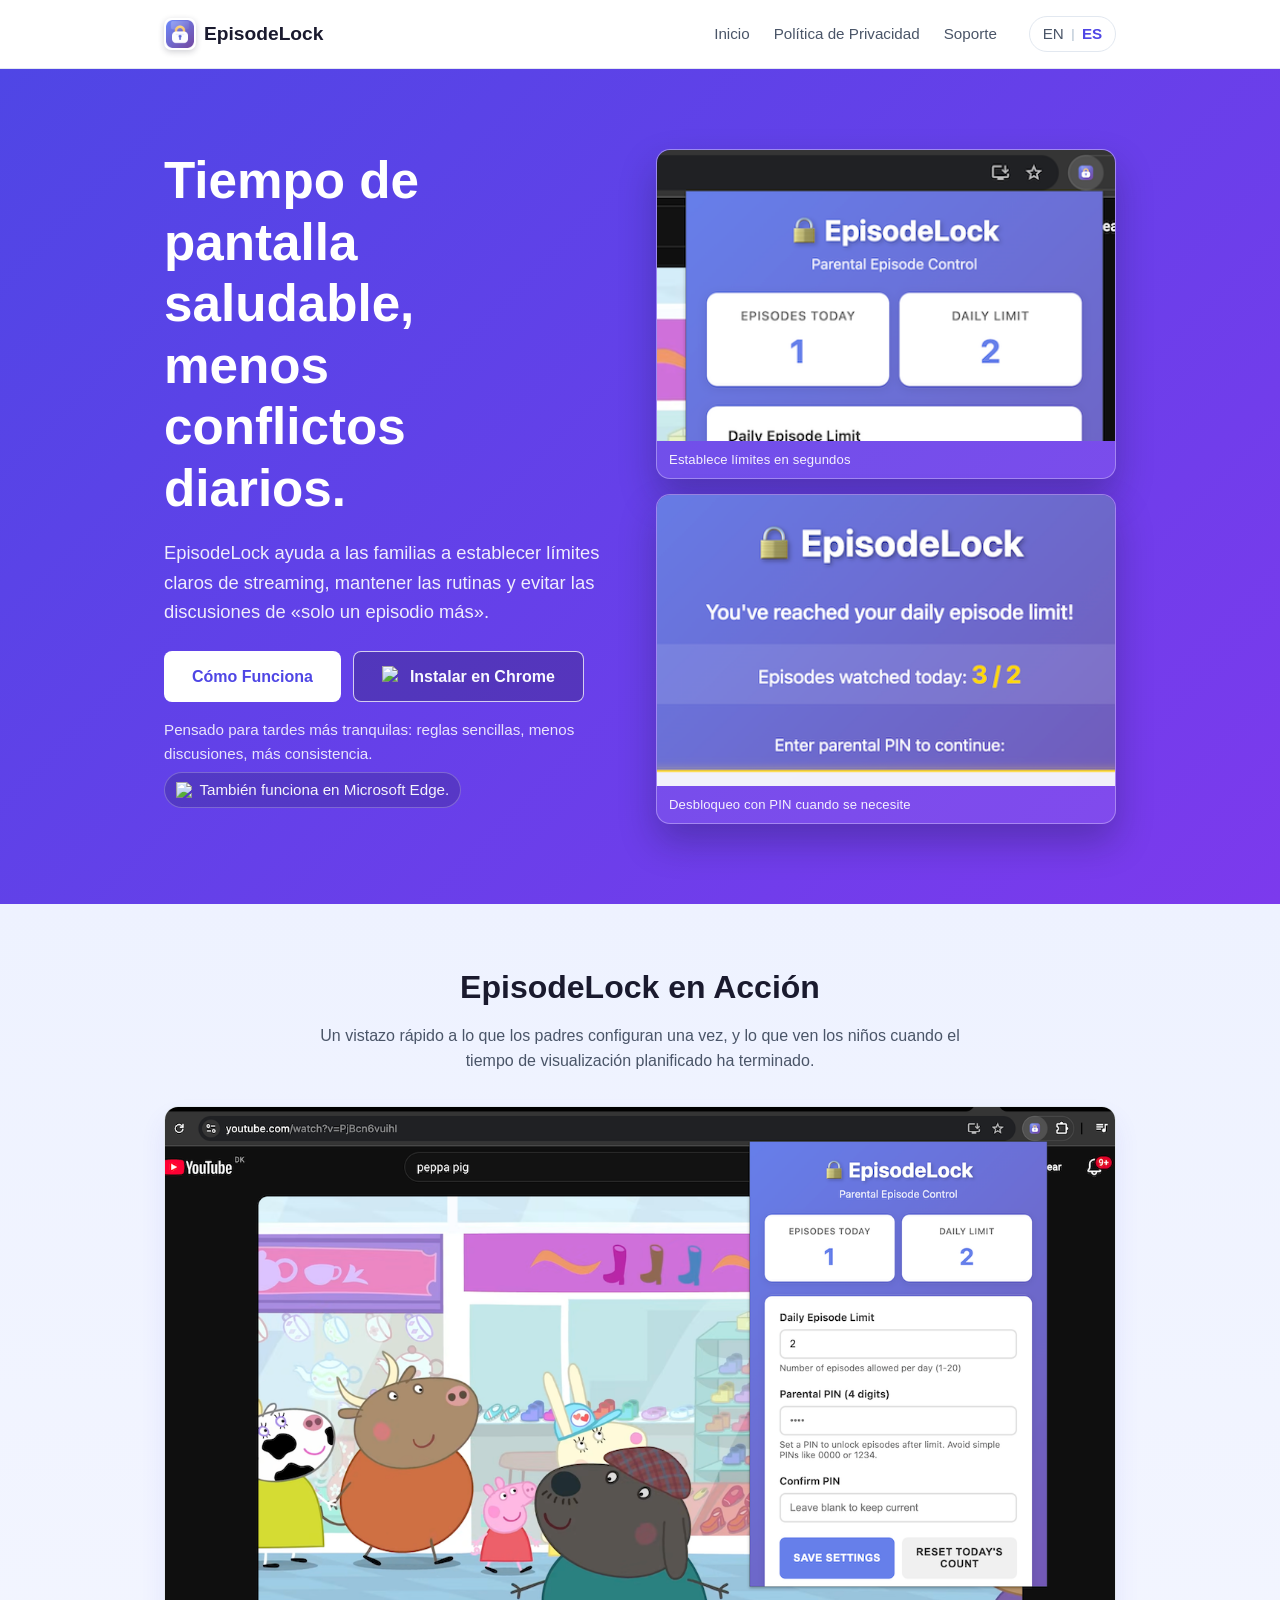
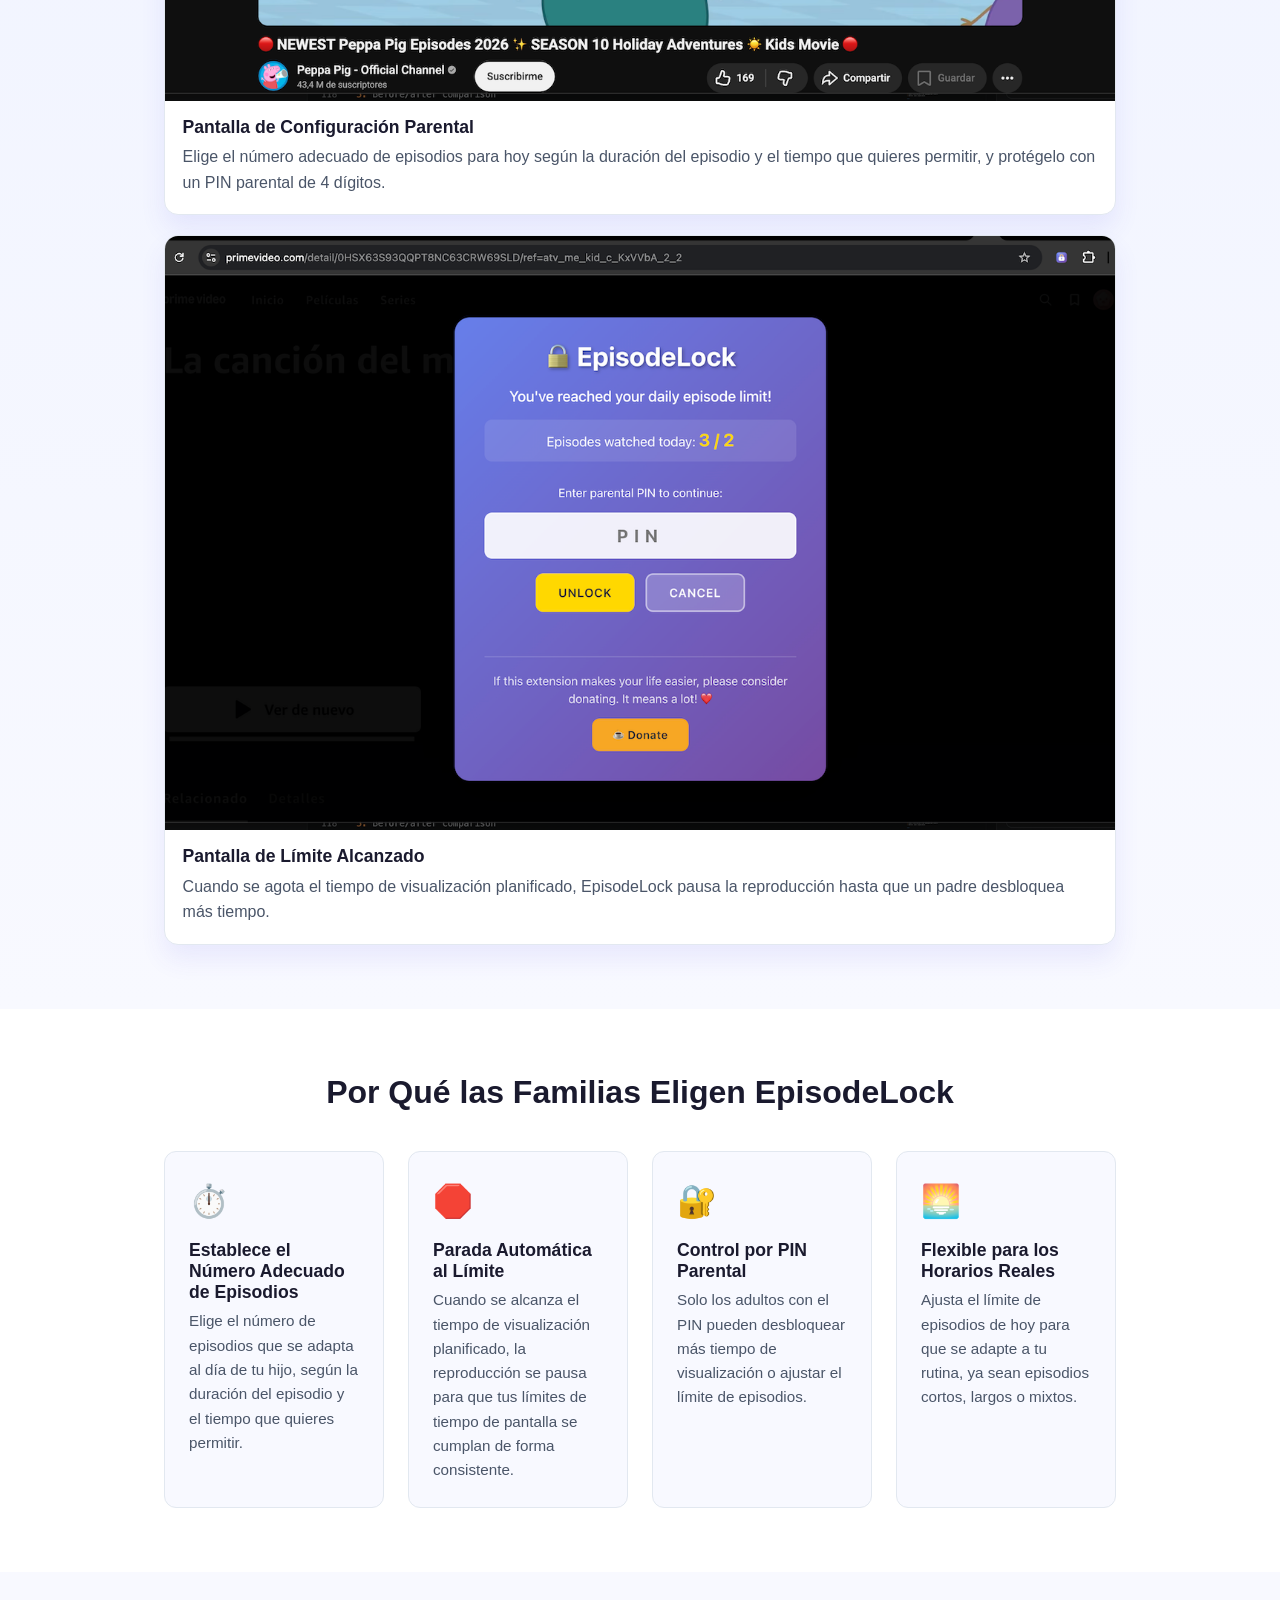
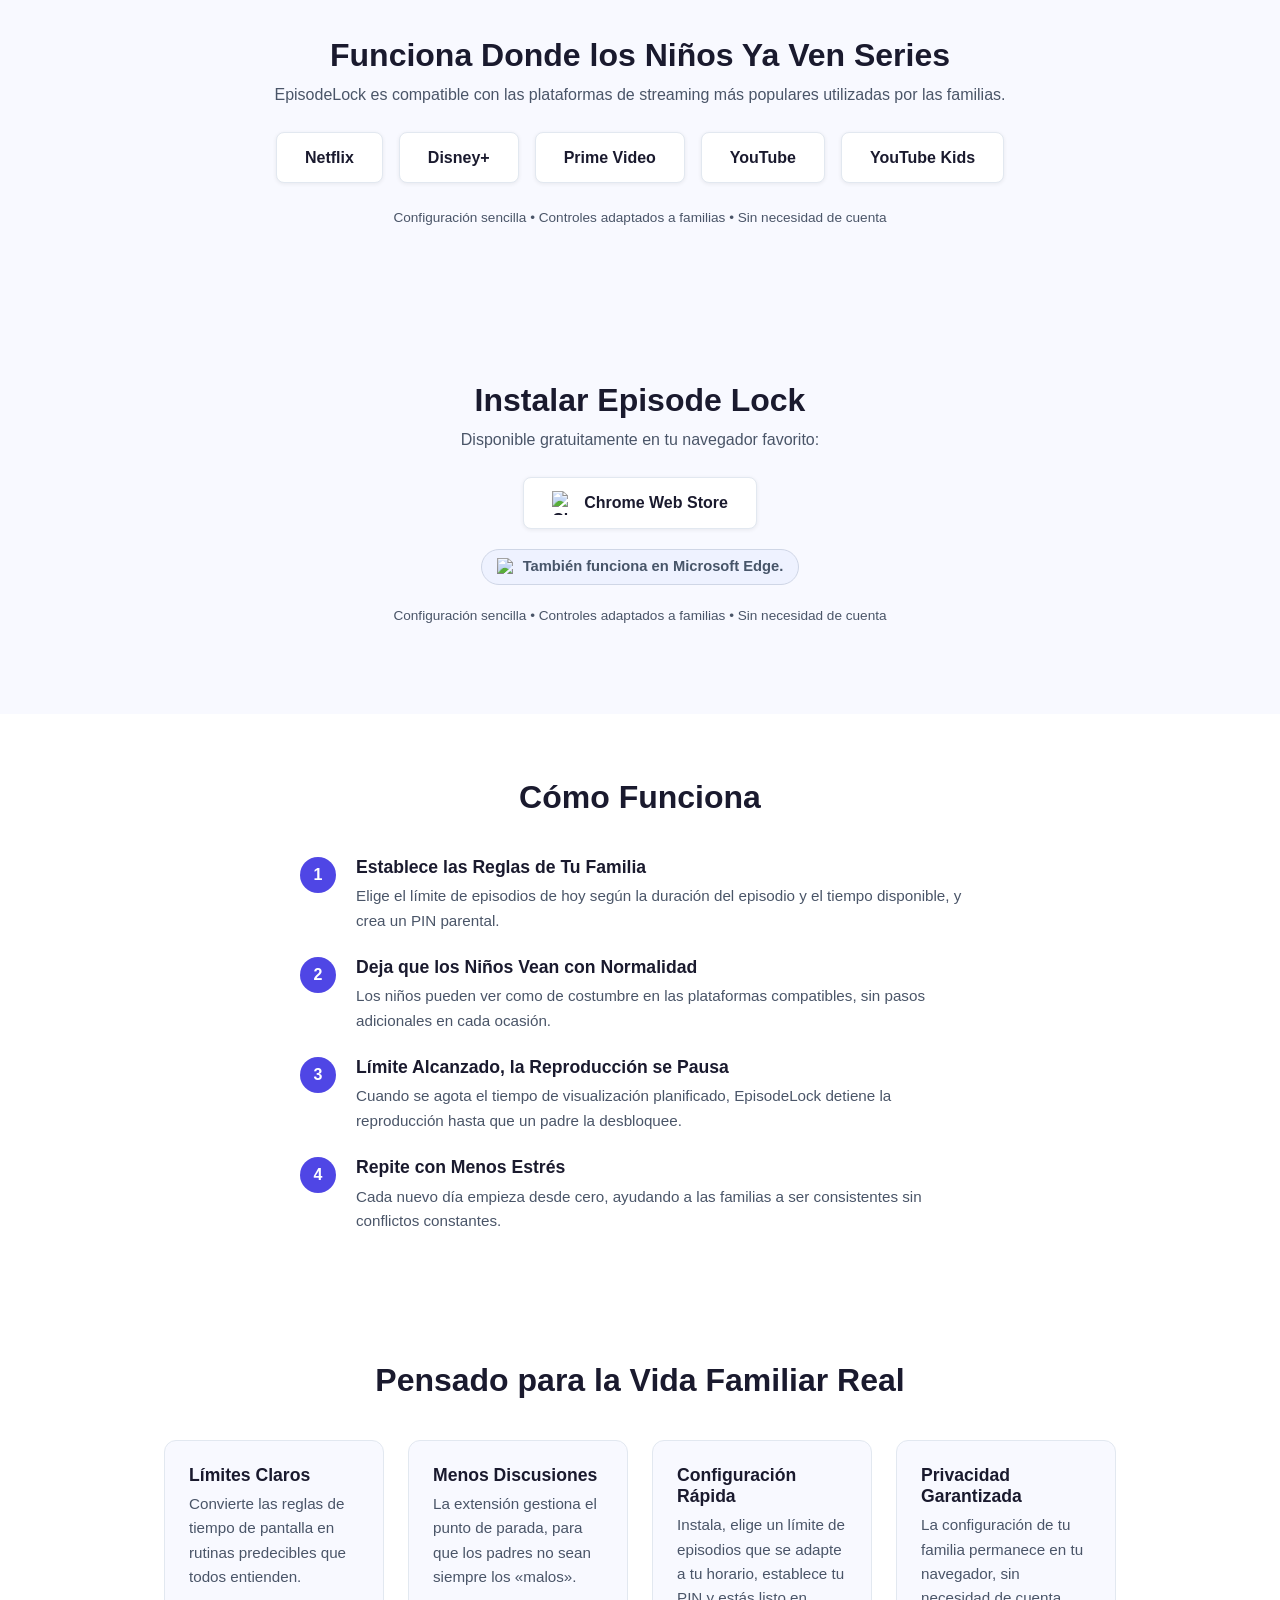
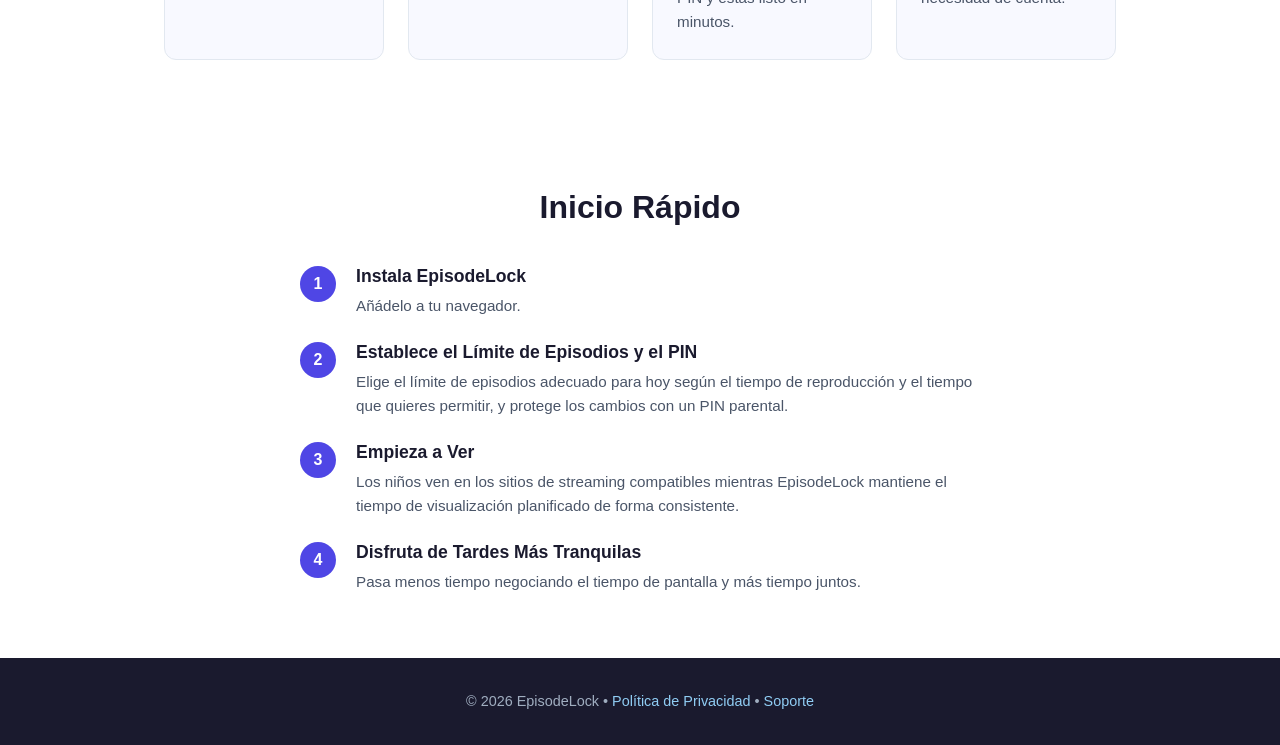
==== es/index.html @ 313ace05 "fix: use absolute URLs for og:image and twitter:image meta tags Agent-Logs-Url: https://github.com/j" ====
<!DOCTYPE html>
<html lang="es">
<head>
  <meta charset="UTF-8" />
  <meta name="viewport" content="width=device-width, initial-scale=1.0" />
  <title>EpisodeLock - Extensión para el Navegador</title>
  <meta name="description" content="EpisodeLock ayuda a las familias a elegir el número adecuado de episodios según su duración y el tiempo de pantalla disponible, con controles sencillos protegidos por PIN." />
  <meta property="og:title" content="EpisodeLock - Extensión para el Navegador" />
  <meta property="og:description" content="Establece el límite de episodios adecuado para hoy según el tiempo de reproducción y el tiempo disponible, con controles protegidos por PIN que reducen los conflictos por el tiempo de pantalla." />
  <meta property="og:image" content="https://jorsang1.github.io/episode-lock-info/images/episodelock-1400x280.png" />
  <meta property="og:type" content="website" />
  <meta name="twitter:card" content="summary_large_image" />
  <meta name="twitter:title" content="EpisodeLock - Extensión para el Navegador" />
  <meta name="twitter:description" content="Tiempo de pantalla saludable, menos conflictos diarios." />
  <meta name="twitter:image" content="https://jorsang1.github.io/episode-lock-info/images/episodelock-1400x280.png" />
  <link rel="alternate" hreflang="en" href="https://jorsang1.github.io/episode-lock-info/index.html" />
  <link rel="alternate" hreflang="es-ES" href="https://jorsang1.github.io/episode-lock-info/es/index.html" />
  <link rel="alternate" hreflang="x-default" href="https://jorsang1.github.io/episode-lock-info/index.html" />
  <link rel="canonical" href="https://jorsang1.github.io/episode-lock-info/es/index.html" />
  <link rel="icon" type="image/png" sizes="16x16" href="../icons/icon16.png" />
  <link rel="icon" type="image/png" sizes="48x48" href="../icons/icon48.png" />
  <link rel="apple-touch-icon" sizes="128x128" href="../icons/icon128.png" />
  <link rel="stylesheet" href="../style.css" />
</head>
<body>
  <header class="site-header">
    <div class="container">
      <div class="logo">
        <img class="logo-icon-image" src="../icons/icon48.png" width="32" height="32" alt="Logotipo de EpisodeLock" />
        <span class="logo-text">EpisodeLock</span>
      </div>
      <nav>
        <a href="index.html">Inicio</a>
        <a href="privacy.html">Política de Privacidad</a>
        <a href="support.html">Soporte</a>
        <div class="locale-switcher" aria-label="Selector de idioma">
          <a href="../index.html" class="locale-link" hreflang="en">EN</a>
          <span class="locale-sep" aria-hidden="true">|</span>
          <a href="index.html" class="locale-link active" hreflang="es-ES" aria-current="true">ES</a>
        </div>
      </nav>
    </div>
  </header>

  <main>
    <section class="hero">
      <div class="container">
        <div class="hero-grid">
          <div class="hero-copy">
            <h1>Tiempo de pantalla saludable,<br />menos conflictos diarios.</h1>
            <p class="hero-subtitle">
              EpisodeLock ayuda a las familias a establecer límites claros de streaming, mantener
              las rutinas y evitar las discusiones de «solo un episodio más».
            </p>
            <div class="hero-actions">
              <a href="#como-funciona" class="btn btn-primary">Cómo Funciona</a>
              <a href="https://chromewebstore.google.com/detail/episodelock/emfifgaajiljdgepebdibnikncleecpb" class="btn btn-ghost" target="_blank" rel="noopener noreferrer"><img src="https://upload.wikimedia.org/wikipedia/commons/a/a5/Google_Chrome_icon_%28September_2014%29.svg" alt="Chrome" width="20" height="20" /> Instalar en Chrome</a>
            </div>
            <p class="hero-note hero-note-main">Pensado para tardes más tranquilas: reglas sencillas, menos discusiones, más consistencia.</p>
            <p class="hero-note hero-note-support"><img class="hero-note-icon" src="https://upload.wikimedia.org/wikipedia/commons/9/98/Microsoft_Edge_logo_%282019%29.svg" alt="Edge" width="16" height="16" /> También funciona en Microsoft Edge.</p>
          </div>
          <div class="hero-media" aria-label="Vistas previas de la interfaz de EpisodeLock">
            <figure class="hero-shot hero-shot-settings">
              <img src="../images/episodelock-440x280%20-%201.png" alt="Panel de configuración de EpisodeLock con el límite de episodios según el tiempo de reproducción y controles con PIN parental" width="440" height="280" />
              <figcaption>Establece límites en segundos</figcaption>
            </figure>
            <figure class="hero-shot hero-shot-limit">
              <img src="../images/episodelock-440x280%20-%202.png" alt="Modal de EpisodeLock con el límite alcanzado solicitando el PIN parental" width="440" height="280" />
              <figcaption>Desbloqueo con PIN cuando se necesite</figcaption>
            </figure>
          </div>
        </div>
      </div>
    </section>

    <section class="showcase" id="en-accion">
      <div class="container">
        <h2>EpisodeLock en Acción</h2>
        <p class="showcase-subtitle">Un vistazo rápido a lo que los padres configuran una vez, y lo que ven los niños cuando el tiempo de visualización planificado ha terminado.</p>
        <div class="showcase-grid">
          <article class="showcase-card">
            <img src="../images/episodelock-1280x800%20-%201%20-%20options.png" alt="Panel de opciones de EpisodeLock sobre una página de streaming" loading="lazy" width="1280" height="800" />
            <div class="showcase-copy">
              <h3>Pantalla de Configuración Parental</h3>
              <p>Elige el número adecuado de episodios para hoy según la duración del episodio y el tiempo que quieres permitir, y protégelo con un PIN parental de 4 dígitos.</p>
            </div>
          </article>
          <article class="showcase-card">
            <img src="../images/episodelock-1280x800%20-%202%20-%20limit%20reach.png" alt="Modal de EpisodeLock indicando que el niño ha visto más episodios de los permitidos" loading="lazy" width="1280" height="800" />
            <div class="showcase-copy">
              <h3>Pantalla de Límite Alcanzado</h3>
              <p>Cuando se agota el tiempo de visualización planificado, EpisodeLock pausa la reproducción hasta que un padre desbloquea más tiempo.</p>
            </div>
          </article>
        </div>
      </div>
    </section>

    <section class="features" id="caracteristicas">
      <div class="container">
        <h2>Por Qué las Familias Eligen EpisodeLock</h2>
        <div class="feature-grid">
          <div class="feature-card">
            <div class="feature-icon">⏱️</div>
            <h3>Establece el Número Adecuado de Episodios</h3>
            <p>Elige el número de episodios que se adapta al día de tu hijo, según la duración del episodio y el tiempo que quieres permitir.</p>
          </div>
          <div class="feature-card">
            <div class="feature-icon">🛑</div>
            <h3>Parada Automática al Límite</h3>
            <p>Cuando se alcanza el tiempo de visualización planificado, la reproducción se pausa para que tus límites de tiempo de pantalla se cumplan de forma consistente.</p>
          </div>
          <div class="feature-card">
            <div class="feature-icon">🔐</div>
            <h3>Control por PIN Parental</h3>
            <p>Solo los adultos con el PIN pueden desbloquear más tiempo de visualización o ajustar el límite de episodios.</p>
          </div>
          <div class="feature-card">
            <div class="feature-icon">🌅</div>
            <h3>Flexible para los Horarios Reales</h3>
            <p>Ajusta el límite de episodios de hoy para que se adapte a tu rutina, ya sean episodios cortos, largos o mixtos.</p>
          </div>
        </div>
      </div>
    </section>

    <section class="install" id="plataformas">
      <div class="container">
        <h2>Funciona Donde los Niños Ya Ven Series</h2>
        <p>EpisodeLock es compatible con las plataformas de streaming más populares utilizadas por las familias.</p>
        <div class="install-buttons">
          <span class="btn btn-browser">Netflix</span>
          <span class="btn btn-browser">Disney+</span>
          <span class="btn btn-browser">Prime Video</span>
          <span class="btn btn-browser">YouTube</span>
          <span class="btn btn-browser">YouTube Kids</span>
        </div>
        <p class="note">Configuración sencilla &bull; Controles adaptados a familias &bull; Sin necesidad de cuenta</p>
      </div>
    </section>

    <section class="install" id="instalar">
      <div class="container">
        <h2>Instalar Episode Lock</h2>
        <p>Disponible gratuitamente en tu navegador favorito:</p>
        <div class="install-buttons">
          <a href="https://chromewebstore.google.com/detail/episodelock/emfifgaajiljdgepebdibnikncleecpb" class="btn btn-browser" target="_blank">
            <img src="https://upload.wikimedia.org/wikipedia/commons/a/a5/Google_Chrome_icon_%28September_2014%29.svg" alt="Chrome" width="24" height="24" />
            Chrome Web Store
          </a>
        </div>
        <p class="note install-support-note"><img src="https://upload.wikimedia.org/wikipedia/commons/9/98/Microsoft_Edge_logo_%282019%29.svg" alt="Edge" width="16" height="16" /> También funciona en Microsoft Edge.</p>
        <p class="note">Configuración sencilla &bull; Controles adaptados a familias &bull; Sin necesidad de cuenta</p>
      </div>
    </section>

    <section class="how-it-works" id="como-funciona">
      <div class="container">
        <h2>Cómo Funciona</h2>
        <ol class="steps">
          <li>
            <span class="step-number">1</span>
            <div>
              <h3>Establece las Reglas de Tu Familia</h3>
              <p>Elige el límite de episodios de hoy según la duración del episodio y el tiempo disponible, y crea un PIN parental.</p>
            </div>
          </li>
          <li>
            <span class="step-number">2</span>
            <div>
              <h3>Deja que los Niños Vean con Normalidad</h3>
              <p>Los niños pueden ver como de costumbre en las plataformas compatibles, sin pasos adicionales en cada ocasión.</p>
            </div>
          </li>
          <li>
            <span class="step-number">3</span>
            <div>
              <h3>Límite Alcanzado, la Reproducción se Pausa</h3>
              <p>Cuando se agota el tiempo de visualización planificado, EpisodeLock detiene la reproducción hasta que un padre la desbloquee.</p>
            </div>
          </li>
          <li>
            <span class="step-number">4</span>
            <div>
              <h3>Repite con Menos Estrés</h3>
              <p>Cada nuevo día empieza desde cero, ayudando a las familias a ser consistentes sin conflictos constantes.</p>
            </div>
          </li>
        </ol>
      </div>
    </section>

    <section class="features" id="beneficios">
      <div class="container">
        <h2>Pensado para la Vida Familiar Real</h2>
        <div class="feature-grid">
          <div class="feature-card">
            <h3>Límites Claros</h3>
            <p>Convierte las reglas de tiempo de pantalla en rutinas predecibles que todos entienden.</p>
          </div>
          <div class="feature-card">
            <h3>Menos Discusiones</h3>
            <p>La extensión gestiona el punto de parada, para que los padres no sean siempre los «malos».</p>
          </div>
          <div class="feature-card">
            <h3>Configuración Rápida</h3>
            <p>Instala, elige un límite de episodios que se adapte a tu horario, establece tu PIN y estás listo en minutos.</p>
          </div>
          <div class="feature-card">
            <h3>Privacidad Garantizada</h3>
            <p>La configuración de tu familia permanece en tu navegador, sin necesidad de cuenta.</p>
          </div>
        </div>
      </div>
    </section>

    <section class="how-it-works" id="inicio-rapido">
      <div class="container">
        <h2>Inicio Rápido</h2>
        <ol class="steps">
          <li>
            <span class="step-number">1</span>
            <div>
              <h3>Instala EpisodeLock</h3>
              <p>Añádelo a tu navegador.</p>
            </div>
          </li>
          <li>
            <span class="step-number">2</span>
            <div>
              <h3>Establece el Límite de Episodios y el PIN</h3>
              <p>Elige el límite de episodios adecuado para hoy según el tiempo de reproducción y el tiempo que quieres permitir, y protege los cambios con un PIN parental.</p>
            </div>
          </li>
          <li>
            <span class="step-number">3</span>
            <div>
              <h3>Empieza a Ver</h3>
              <p>Los niños ven en los sitios de streaming compatibles mientras EpisodeLock mantiene el tiempo de visualización planificado de forma consistente.</p>
            </div>
          </li>
          <li>
            <span class="step-number">4</span>
            <div>
              <h3>Disfruta de Tardes Más Tranquilas</h3>
              <p>Pasa menos tiempo negociando el tiempo de pantalla y más tiempo juntos.</p>
            </div>
          </li>
        </ol>
      </div>
    </section>
  </main>

  <footer class="site-footer">
    <div class="container">
      <p>&copy; 2026 EpisodeLock &bull; <a href="privacy.html">Política de Privacidad</a> &bull; <a href="support.html">Soporte</a></p>
    </div>
  </footer>
</body>
</html>
---- style.css ----
/* =============================================
   Episode Lock – Global Stylesheet
   ============================================= */

/* ----- Reset & Base ----- */
*, *::before, *::after {
  box-sizing: border-box;
  margin: 0;
  padding: 0;
}

html {
  scroll-behavior: smooth;
}

body {
  font-family: -apple-system, BlinkMacSystemFont, "Segoe UI", Roboto, Helvetica, Arial, sans-serif;
  font-size: 16px;
  line-height: 1.6;
  color: #1a1a2e;
  background: #f8f9ff;
}

/* ----- Layout ----- */
.container {
  max-width: 1000px;
  margin: 0 auto;
  padding: 0 1.5rem;
}

/* ----- Typography ----- */
h1, h2, h3 {
  line-height: 1.2;
  font-weight: 700;
}

h1 { font-size: clamp(2rem, 5vw, 3.2rem); }
h2 { font-size: clamp(1.4rem, 3vw, 2rem); margin-bottom: 1rem; }
h3 { font-size: 1.1rem; margin-bottom: 0.4rem; }

a {
  color: #4f46e5;
  text-decoration: none;
}
a:hover { text-decoration: underline; }

/* ----- Header ----- */
.site-header {
  background: #fff;
  border-bottom: 1px solid #e2e8f0;
  position: sticky;
  top: 0;
  z-index: 100;
}

.site-header .container {
  display: flex;
  align-items: center;
  justify-content: space-between;
  padding-top: 1rem;
  padding-bottom: 1rem;
}

.logo {
  display: flex;
  align-items: center;
  gap: 0.5rem;
  font-size: 1.2rem;
  font-weight: 700;
  color: #1a1a2e;
}

.logo-icon-image {
  width: 2rem;
  height: 2rem;
  border-radius: 0.45rem;
  box-shadow: 0 2px 6px rgba(26, 26, 46, 0.2);
}

nav {
  display: flex;
  align-items: center;
  gap: 1.5rem;
}

nav a {
  color: #4a5568;
  font-weight: 500;
  font-size: 0.95rem;
}
nav a:hover { color: #4f46e5; text-decoration: none; }

/* ----- Locale Switcher ----- */
.locale-switcher {
  display: inline-flex;
  align-items: center;
  gap: 0.3rem;
  font-size: 0.85rem;
  font-weight: 600;
  border: 1px solid #e2e8f0;
  border-radius: 999px;
  padding: 0.2rem 0.65rem;
  color: #4a5568;
  margin-left: 0.5rem;
}

.locale-switcher .locale-link {
  color: #4a5568;
  text-decoration: none;
  padding: 0.1rem 0.15rem;
}

.locale-switcher .locale-link:hover {
  color: #4f46e5;
}

.locale-switcher .locale-link.active {
  color: #4f46e5;
  font-weight: 700;
}

.locale-switcher .locale-sep {
  color: #cbd5e0;
  user-select: none;
}

/* ----- Hero ----- */
.hero {
  background: linear-gradient(135deg, #4f46e5 0%, #7c3aed 100%);
  color: #fff;
  padding: 5rem 0;
}

.hero-grid {
  display: grid;
  grid-template-columns: 1fr 1fr;
  align-items: center;
  gap: 2rem;
}

.hero h1 {
  margin-bottom: 1.2rem;
  max-width: 14ch;
}

.hero-subtitle {
  font-size: 1.15rem;
  opacity: 0.9;
  max-width: 520px;
  margin-bottom: 1.5rem;
}

.hero-actions {
  display: flex;
  gap: 0.75rem;
  flex-wrap: wrap;
  margin-bottom: 1rem;
}

.hero-note {
  font-size: 0.95rem;
  color: rgba(255, 255, 255, 0.86);
  margin-top: 0.55rem;
}

.hero-note-main {
  font-weight: 500;
}

.hero-note-support {
  display: inline-flex;
  align-items: center;
  gap: 0.45rem;
  margin-top: 0.35rem;
  padding: 0.28rem 0.7rem;
  border-radius: 999px;
  border: 1px solid rgba(255, 255, 255, 0.24);
  background: rgba(15, 23, 42, 0.18);
  color: rgba(255, 255, 255, 0.94);
}

.hero-note-icon {
  width: 16px;
  height: 16px;
  flex-shrink: 0;
  display: block;
}

.hero-media {
  display: grid;
  grid-template-columns: 1fr;
  gap: 0.9rem;
}

.hero-shot {
  border-radius: 14px;
  overflow: hidden;
  border: 1px solid rgba(255, 255, 255, 0.32);
  box-shadow: 0 18px 36px rgba(15, 23, 42, 0.28);
  background: rgba(255, 255, 255, 0.08);
}

.hero-shot img {
  width: 100%;
  height: auto;
  display: block;
}

.hero-shot figcaption {
  padding: 0.5rem 0.75rem;
  font-size: 0.82rem;
  letter-spacing: 0.01em;
  color: rgba(255, 255, 255, 0.92);
}

/* ----- Buttons ----- */
.btn {
  display: inline-flex;
  align-items: center;
  gap: 0.5rem;
  padding: 0.75rem 1.75rem;
  border-radius: 8px;
  font-weight: 600;
  font-size: 1rem;
  cursor: pointer;
  transition: opacity 0.2s, transform 0.1s;
  text-decoration: none;
}
.btn:hover { opacity: 0.9; transform: translateY(-1px); text-decoration: none; }
.btn:active { transform: translateY(0); }

.btn-primary {
  background: #fff;
  color: #4f46e5;
}

.btn-ghost {
  color: #f8f9ff;
  border: 1px solid rgba(255, 255, 255, 0.75);
  background: rgba(26, 26, 46, 0.24);
}

.btn-ghost:hover {
  background: rgba(26, 26, 46, 0.34);
}

.btn-browser {
  background: #fff;
  color: #1a1a2e;
  border: 1px solid #e2e8f0;
  box-shadow: 0 1px 4px rgba(0,0,0,0.07);
}
.btn-browser:hover { background: #f8f9ff; }

/* ----- Features ----- */
.features {
  padding: 4rem 0;
  background: #fff;
}

.features h2 {
  text-align: center;
  margin-bottom: 2.5rem;
}

.feature-grid {
  display: grid;
  grid-template-columns: repeat(auto-fit, minmax(210px, 1fr));
  gap: 1.5rem;
}

.feature-card {
  background: #f8f9ff;
  border: 1px solid #e2e8f0;
  border-radius: 12px;
  padding: 1.5rem;
}

.feature-icon {
  font-size: 2rem;
  margin-bottom: 0.75rem;
}

.feature-card p {
  color: #4a5568;
  font-size: 0.95rem;
}

.feature-card table {
  width: 100%;
  border-collapse: collapse;
  margin-top: 0.5rem;
  font-size: 0.9rem;
}

.feature-card th,
.feature-card td {
  border: 1px solid #dbe1ec;
  padding: 0.45rem 0.55rem;
  text-align: left;
  vertical-align: top;
}

.feature-card th {
  background: #edf2ff;
  color: #2d3748;
}

.feature-card ul,
.feature-card ol {
  padding-left: 1.2rem;
  margin-top: 0.4rem;
}

.feature-card li {
  color: #4a5568;
  font-size: 0.95rem;
  margin-bottom: 0.25rem;
}

/* ----- Screenshot Showcase ----- */
.showcase {
  padding: 4rem 0;
  background: linear-gradient(180deg, #eef2ff 0%, #f8f9ff 100%);
}

.showcase h2,
.showcase-subtitle {
  text-align: center;
}

.showcase-subtitle {
  color: #4a5568;
  margin: 0 auto 2rem;
  max-width: 680px;
}

.showcase-grid {
  display: grid;
  gap: 1.25rem;
}

.showcase-card {
  background: #fff;
  border: 1px solid #e2e8f0;
  border-radius: 14px;
  overflow: hidden;
  box-shadow: 0 14px 26px rgba(79, 70, 229, 0.09);
}

.showcase-card img {
  width: 100%;
  height: auto;
  display: block;
}

.showcase-copy {
  padding: 1rem 1.1rem 1.2rem;
}

.showcase-copy p {
  color: #4a5568;
  margin: 0;
}

/* ----- Install ----- */
.install {
  padding: 4rem 0;
  text-align: center;
}

.install h2 { margin-bottom: 0.5rem; }
.install > .container > p { color: #4a5568; margin-bottom: 1.5rem; }

.install-buttons {
  display: flex;
  justify-content: center;
  flex-wrap: wrap;
  gap: 1rem;
  margin-bottom: 1.5rem;
}

.note {
  font-size: 0.85rem;
  color: #718096;
}

.install > .container > p.install-support-note {
  display: inline-flex;
  align-items: center;
  justify-content: center;
  gap: 0.5rem;
  margin: -0.25rem auto 1.25rem;
  padding: 0.5rem 0.95rem;
  border-radius: 999px;
  border: 1px solid #cfd6e6;
  background: #eef2ff;
  color: #475569;
  font-size: 0.92rem;
  font-weight: 600;
  line-height: 1.2;
}

.install-support-note img {
  display: block;
  width: 18px;
  height: 18px;
}

/* ----- How It Works ----- */
.how-it-works {
  padding: 4rem 0;
  background: #fff;
}

.how-it-works h2 {
  text-align: center;
  margin-bottom: 2.5rem;
}

.steps {
  list-style: none;
  display: flex;
  flex-direction: column;
  gap: 1.5rem;
  max-width: 680px;
  margin: 0 auto;
}

.steps li {
  display: flex;
  align-items: flex-start;
  gap: 1.25rem;
}

.step-number {
  flex-shrink: 0;
  width: 2.25rem;
  height: 2.25rem;
  background: #4f46e5;
  color: #fff;
  border-radius: 50%;
  display: flex;
  align-items: center;
  justify-content: center;
  font-weight: 700;
  font-size: 1rem;
}

.steps p { color: #4a5568; font-size: 0.95rem; }

pre {
  background: #f3f5ff;
  border: 1px solid #e2e8f0;
  border-radius: 8px;
  padding: 0.9rem;
  overflow-x: auto;
  font-size: 0.86rem;
  line-height: 1.45;
  color: #1f2937;
  white-space: pre;
}

/* ----- Footer ----- */
.site-footer {
  background: #1a1a2e;
  color: #a0aec0;
  padding: 2rem 0;
  text-align: center;
  font-size: 0.9rem;
}

.site-footer a {
  color: #90cdf4;
}
.site-footer a:hover { color: #fff; }

/* ----- Privacy & Support pages ----- */
.page-content {
  padding: 3rem 0 5rem;
  max-width: 720px;
  margin: 0 auto;
}

.page-content h1 {
  margin-bottom: 0.5rem;
}

.page-content .subtitle {
  color: #718096;
  margin-bottom: 2rem;
  font-size: 0.95rem;
}

.page-content h2 {
  margin-top: 2rem;
  margin-bottom: 0.6rem;
  font-size: 1.2rem;
}

.page-content p,
.page-content li {
  color: #4a5568;
  margin-bottom: 0.75rem;
}

.page-content ul,
.page-content ol {
  padding-left: 1.4rem;
}

.page-content a { font-weight: 500; }

/* ----- FAQ / Accordion (support page) ----- */
.faq-list {
  list-style: none;
  padding: 0;
  margin-top: 1rem;
}

.faq-item {
  border: 1px solid #e2e8f0;
  border-radius: 8px;
  margin-bottom: 0.75rem;
  overflow: hidden;
}

.faq-question {
  width: 100%;
  background: #fff;
  border: none;
  padding: 1rem 1.25rem;
  text-align: left;
  font-size: 1rem;
  font-weight: 600;
  color: #1a1a2e;
  cursor: pointer;
  display: flex;
  justify-content: space-between;
  align-items: center;
}
.faq-question:hover { background: #f8f9ff; }

.faq-answer {
  display: none;
  padding: 0 1.25rem 1rem;
  color: #4a5568;
  font-size: 0.95rem;
}

.faq-item.open .faq-answer { display: block; }
.faq-item.open .faq-chevron { transform: rotate(180deg); }

.faq-chevron {
  transition: transform 0.2s;
  font-style: normal;
}

/* ----- Responsive ----- */
@media (max-width: 600px) {
  .site-header .container {
    flex-direction: column;
    gap: 0.75rem;
    text-align: center;
  }

  .hero-grid {
    grid-template-columns: 1fr;
    gap: 1.2rem;
  }

  .hero-copy {
    text-align: center;
  }

  .hero h1,
  .hero-subtitle {
    margin-left: auto;
    margin-right: auto;
  }

  .hero-actions {
    justify-content: center;
  }

  .hero { padding: 3.5rem 0; }
}
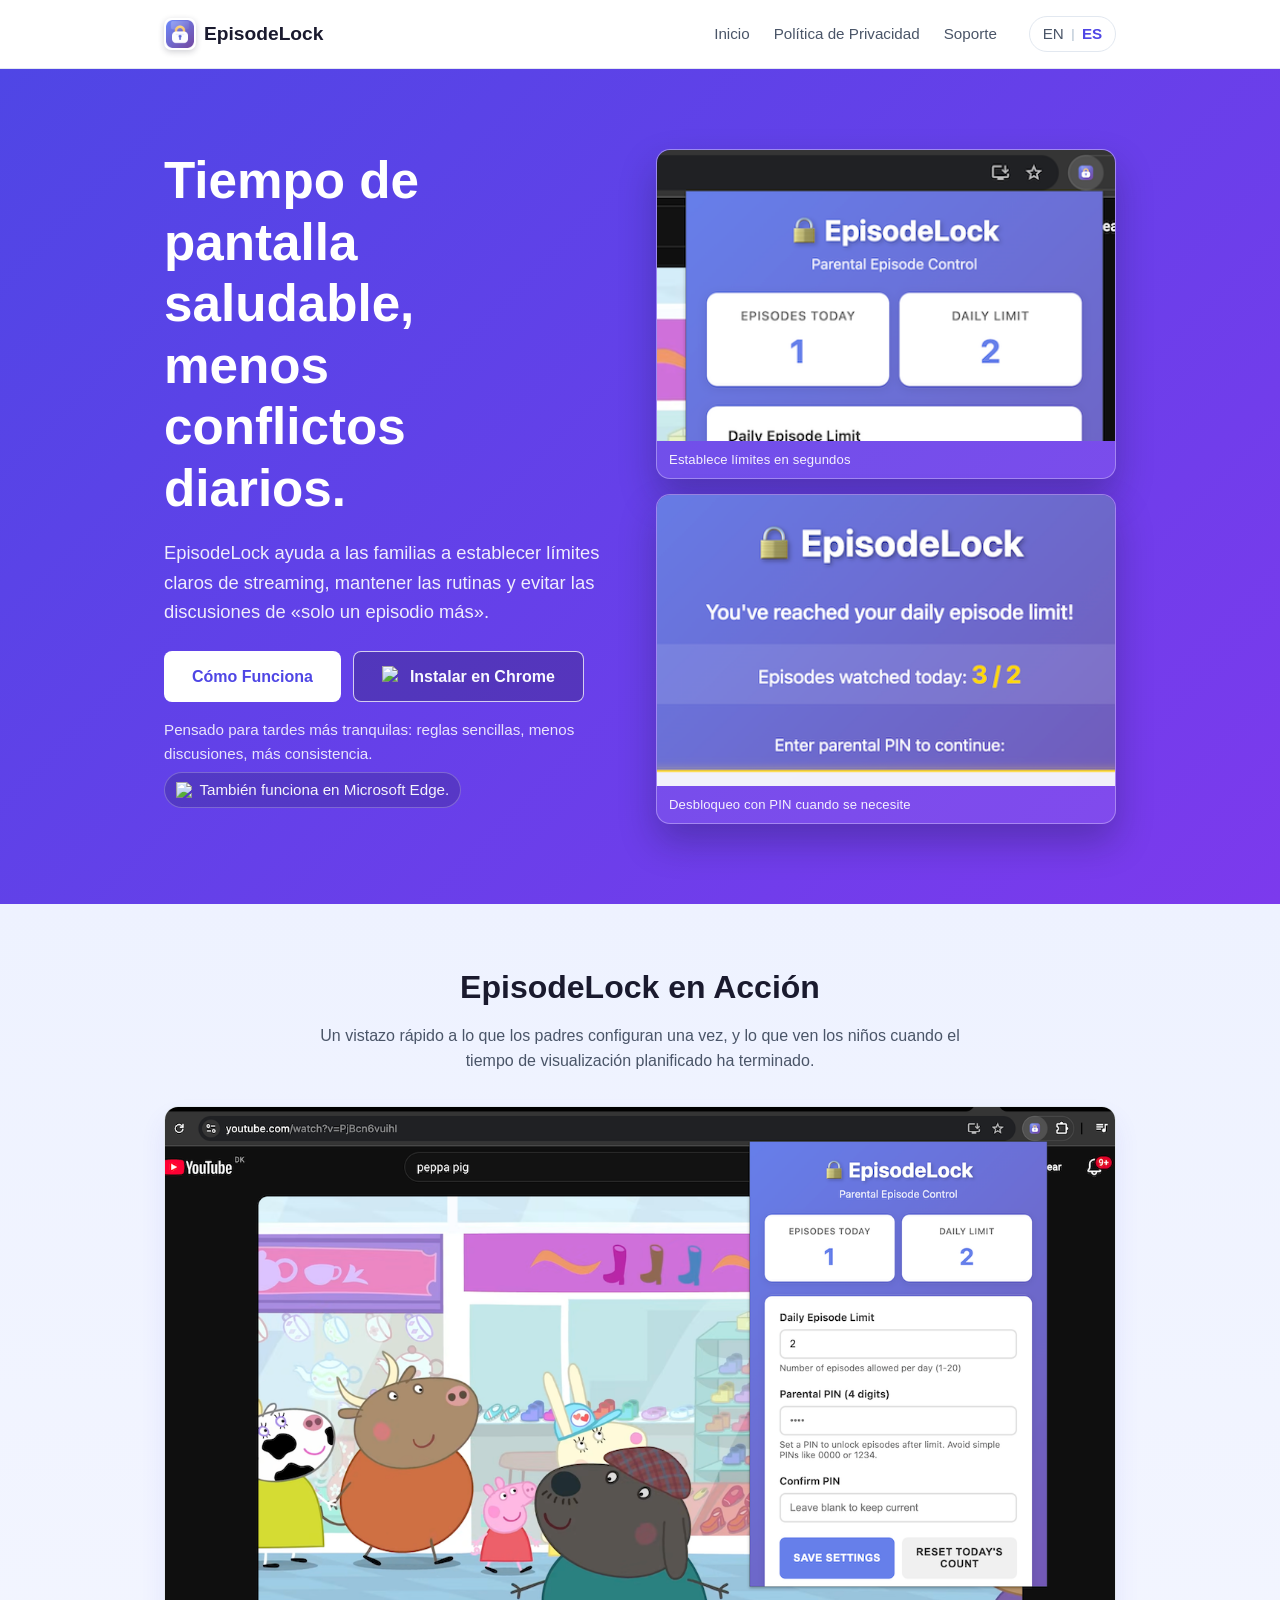
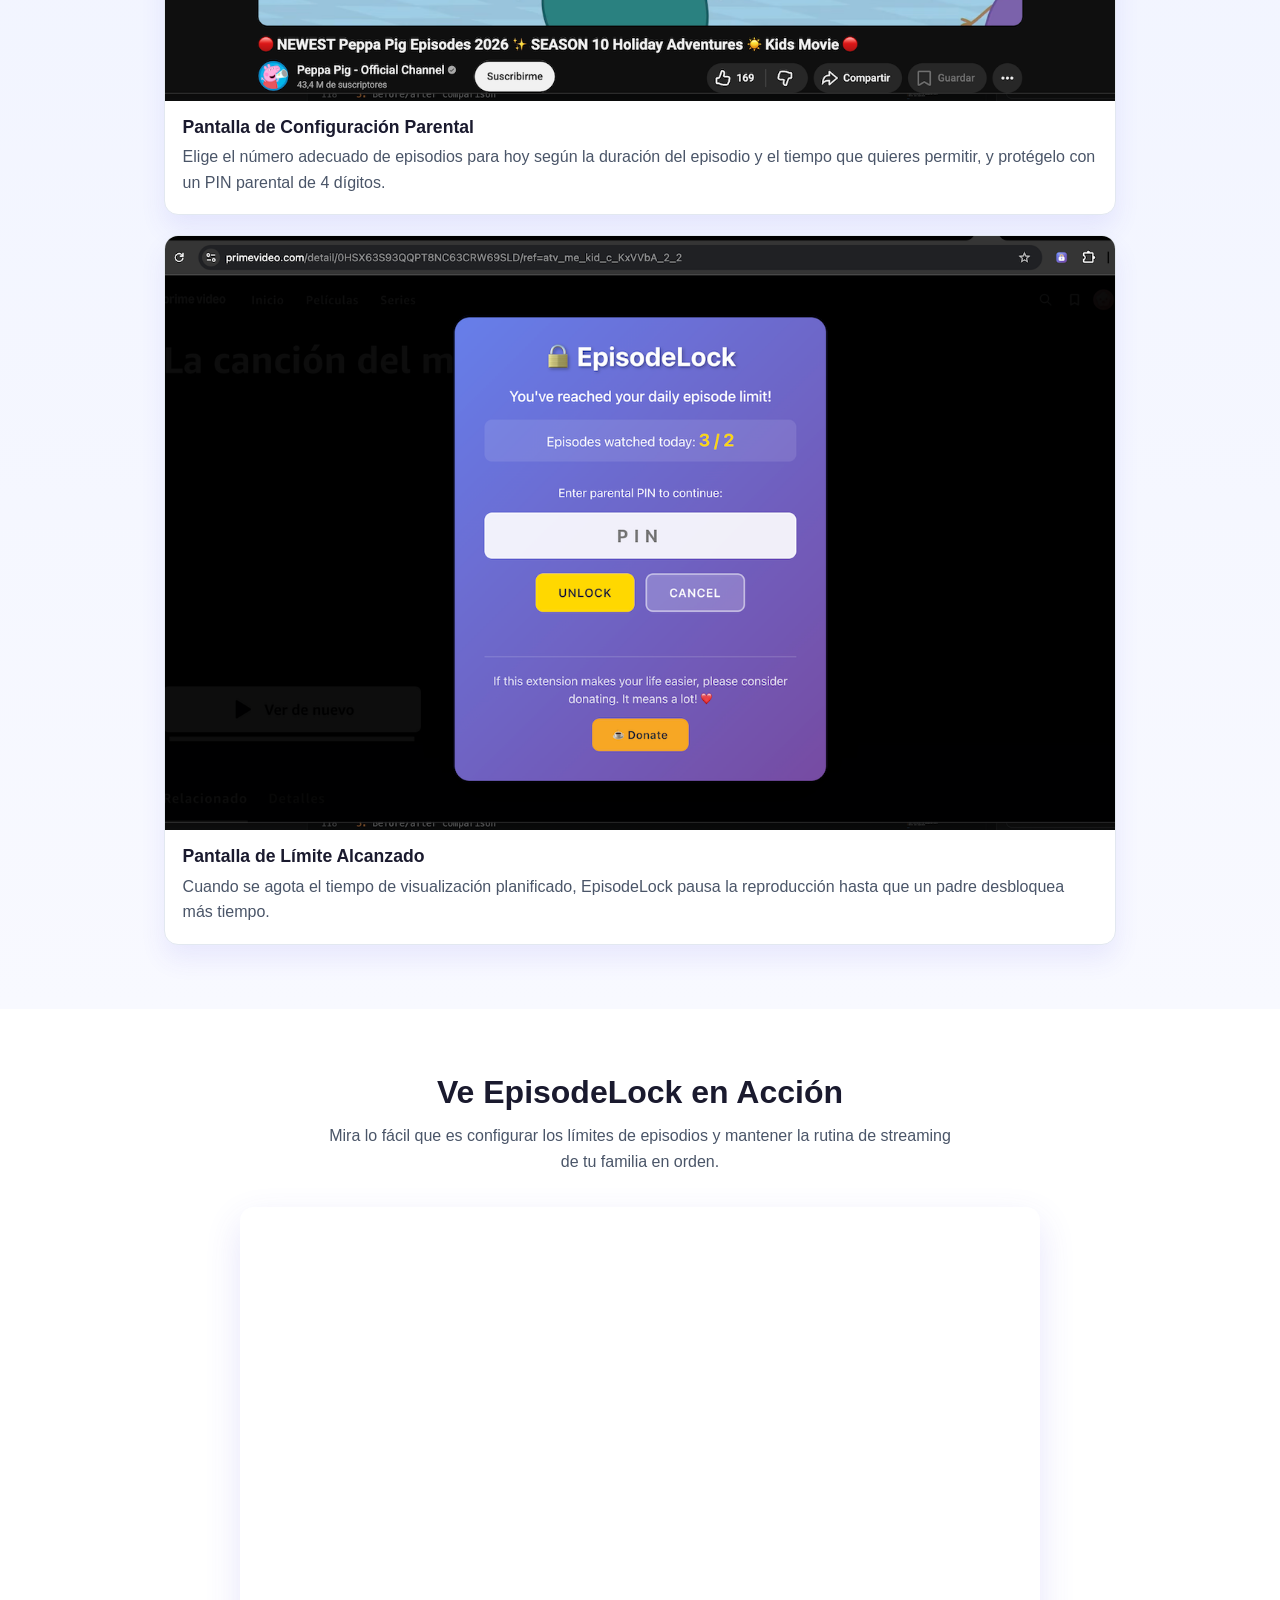
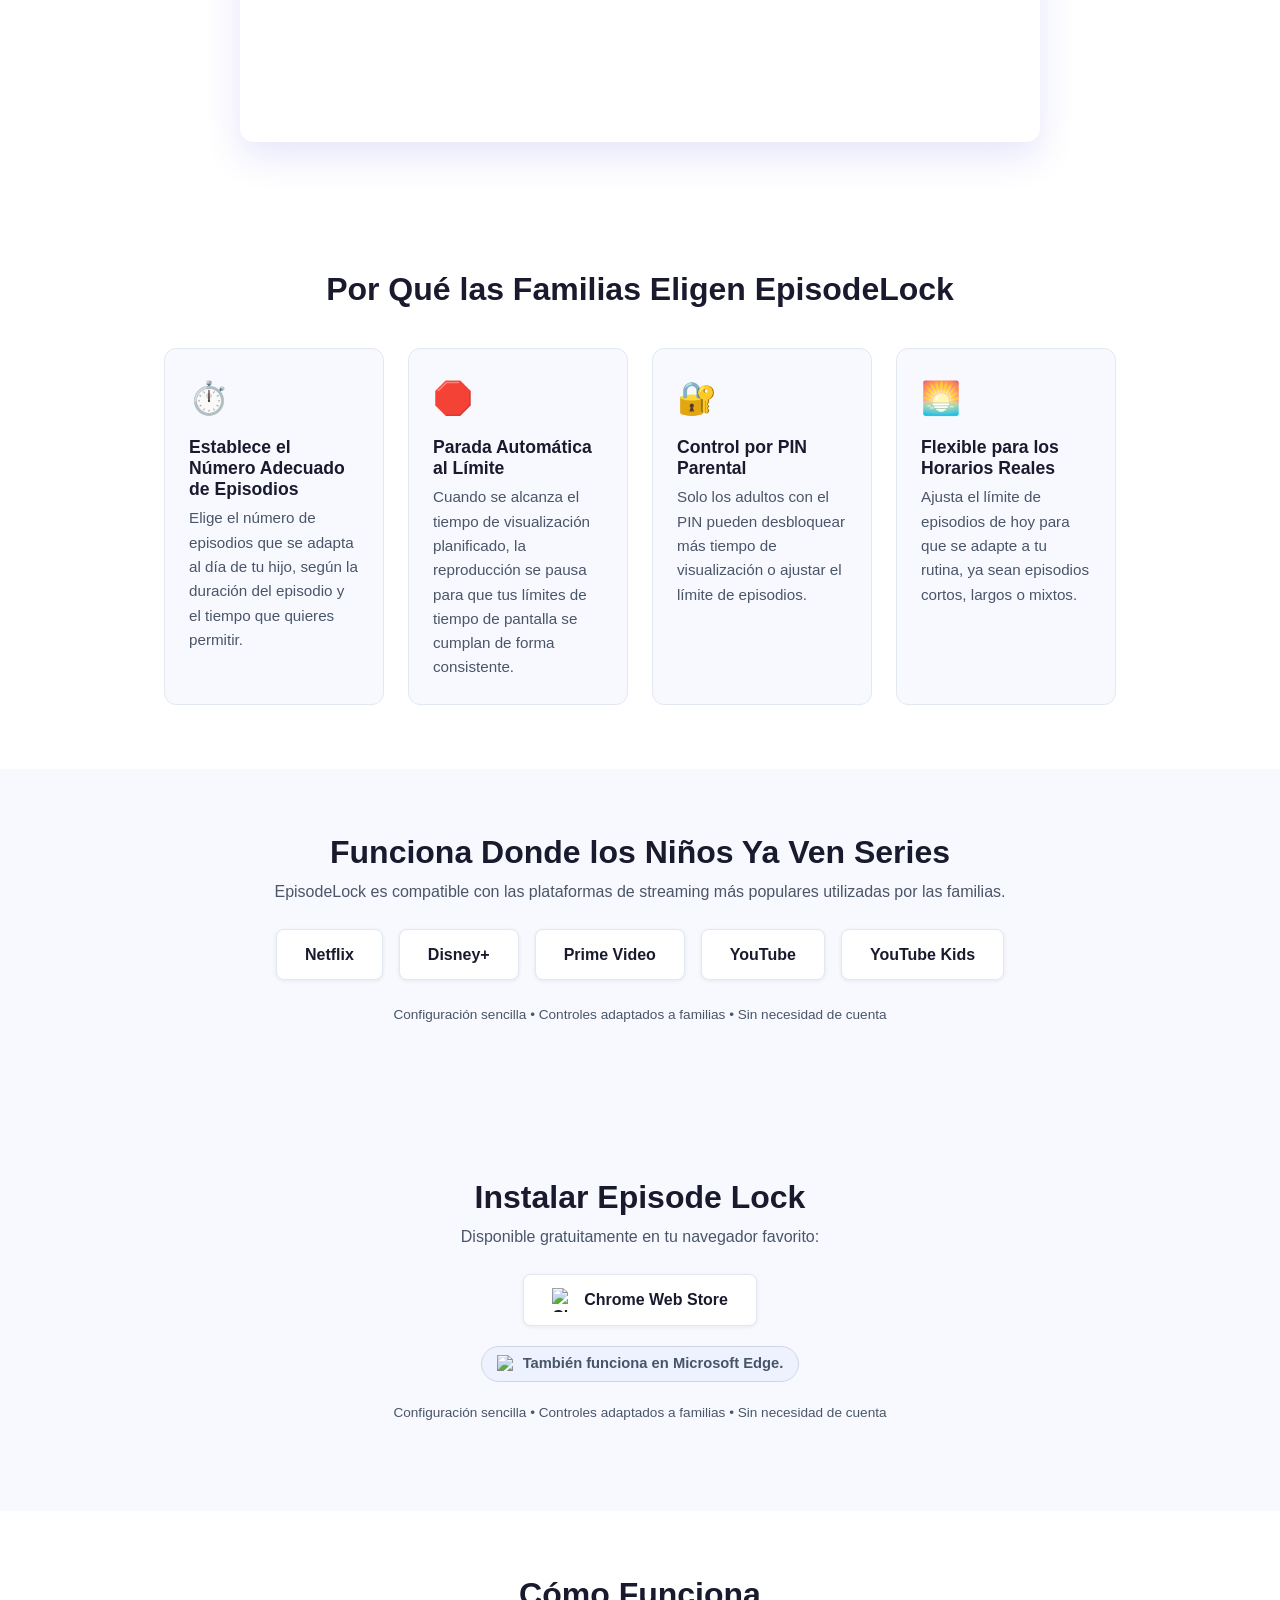
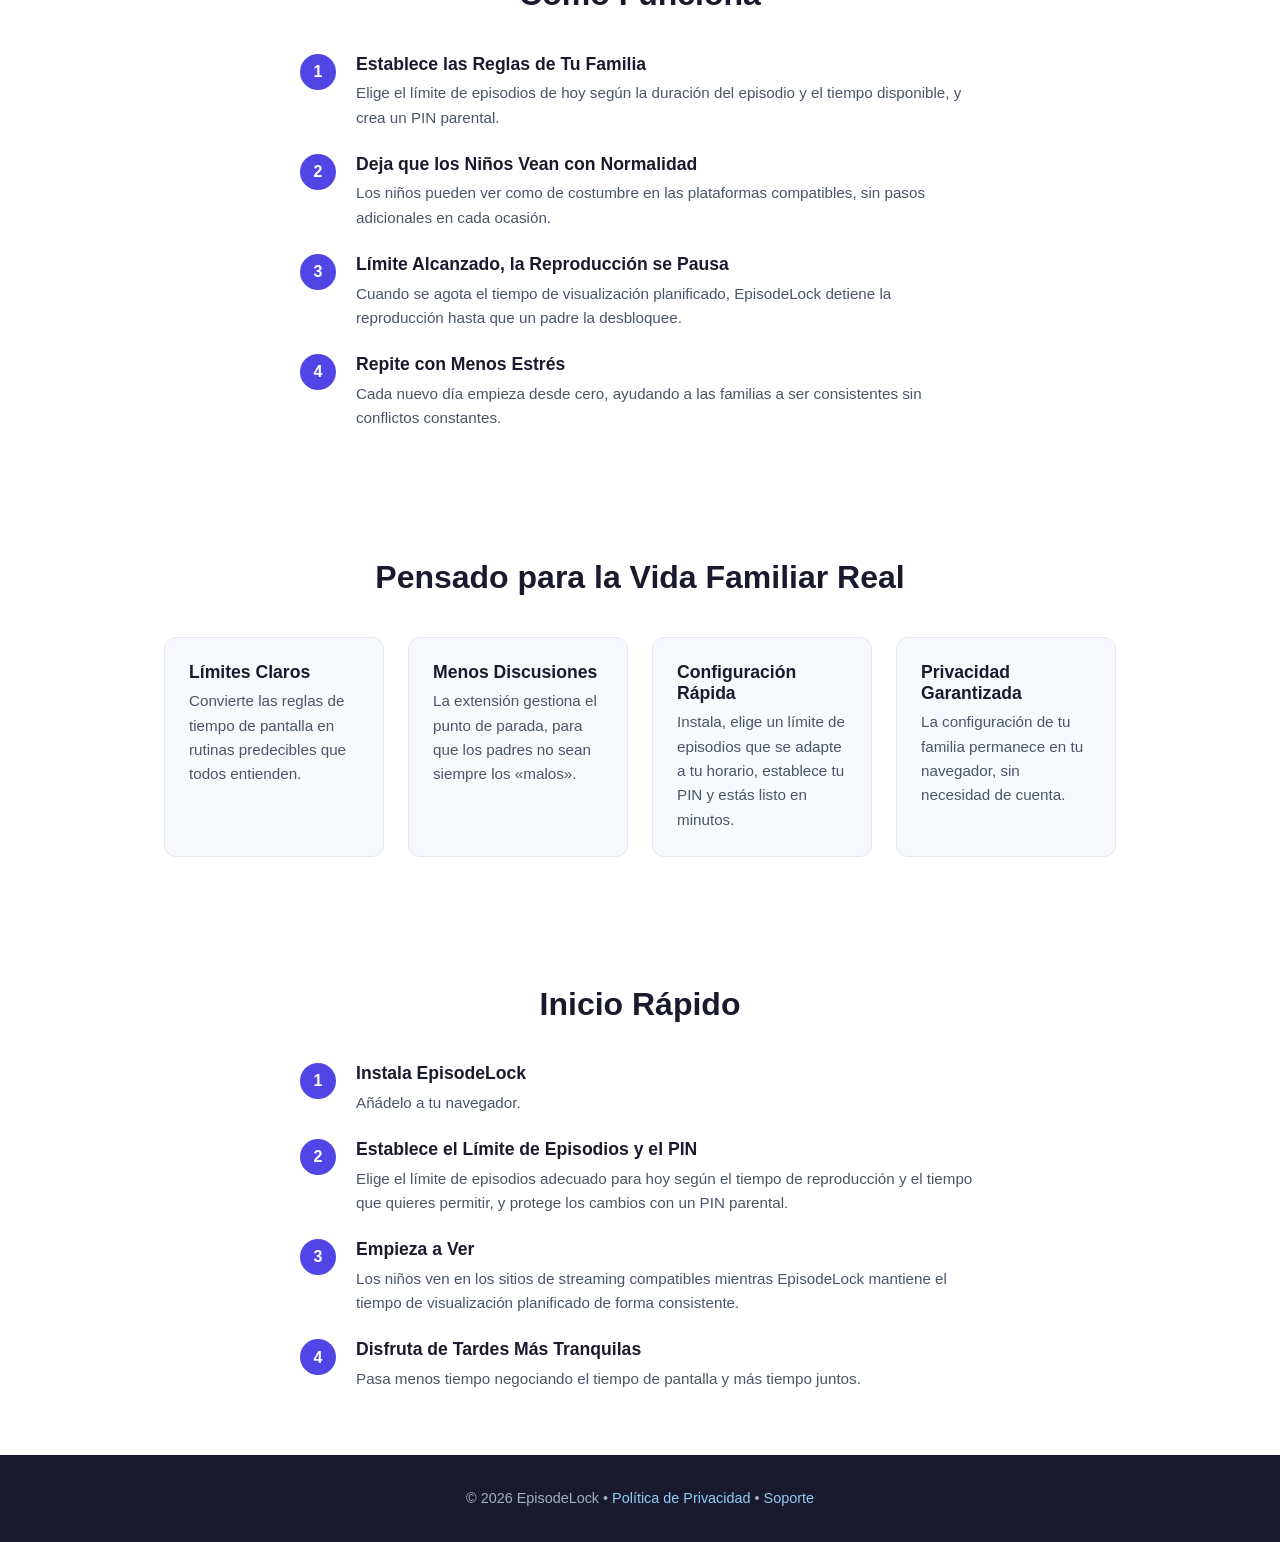
==== commit c59178ee: "Add promotional video section to EN and ES landing pages Agent-Logs-Url: https://github.com/jorsang1" ====
--- a/es/index.html
+++ b/es/index.html
@@ -96,6 +96,22 @@
       </div>
     </section>
 
+    <section class="video-section" id="video">
+      <div class="container">
+        <h2>Ve EpisodeLock en Acción</h2>
+        <p class="video-subtitle">Mira lo fácil que es configurar los límites de episodios y mantener la rutina de streaming de tu familia en orden.</p>
+        <div class="video-wrapper">
+          <!-- Reemplaza VIDEO_ID con tu ID de video de YouTube, p. ej. dQw4w9WgXcQ -->
+          <iframe
+            src="https://www.youtube.com/embed/VIDEO_ID?rel=0&modestbranding=1"
+            title="EpisodeLock – Cómo Funciona"
+            allow="accelerometer; autoplay; clipboard-write; encrypted-media; gyroscope; picture-in-picture"
+            allowfullscreen>
+          </iframe>
+        </div>
+      </div>
+    </section>
+
     <section class="features" id="caracteristicas">
       <div class="container">
         <h2>Por Qué las Familias Eligen EpisodeLock</h2>
--- a/style.css
+++ b/style.css
@@ -556,6 +556,44 @@
   font-style: normal;
 }
 
+/* ----- Video Section ----- */
+.video-section {
+  padding: 4rem 0;
+  background: #fff;
+  text-align: center;
+}
+
+.video-section h2 {
+  margin-bottom: 0.75rem;
+}
+
+.video-section .video-subtitle {
+  color: #4a5568;
+  margin: 0 auto 2rem;
+  max-width: 640px;
+}
+
+.video-wrapper {
+  position: relative;
+  padding-bottom: 56.25%; /* 16:9 aspect ratio */
+  height: 0;
+  overflow: hidden;
+  max-width: 800px;
+  margin: 0 auto;
+  border-radius: 14px;
+  box-shadow: 0 14px 36px rgba(79, 70, 229, 0.14);
+}
+
+.video-wrapper iframe {
+  position: absolute;
+  top: 0;
+  left: 0;
+  width: 100%;
+  height: 100%;
+  border: 0;
+  border-radius: 14px;
+}
+
 /* ----- Responsive ----- */
 @media (max-width: 600px) {
   .site-header .container {
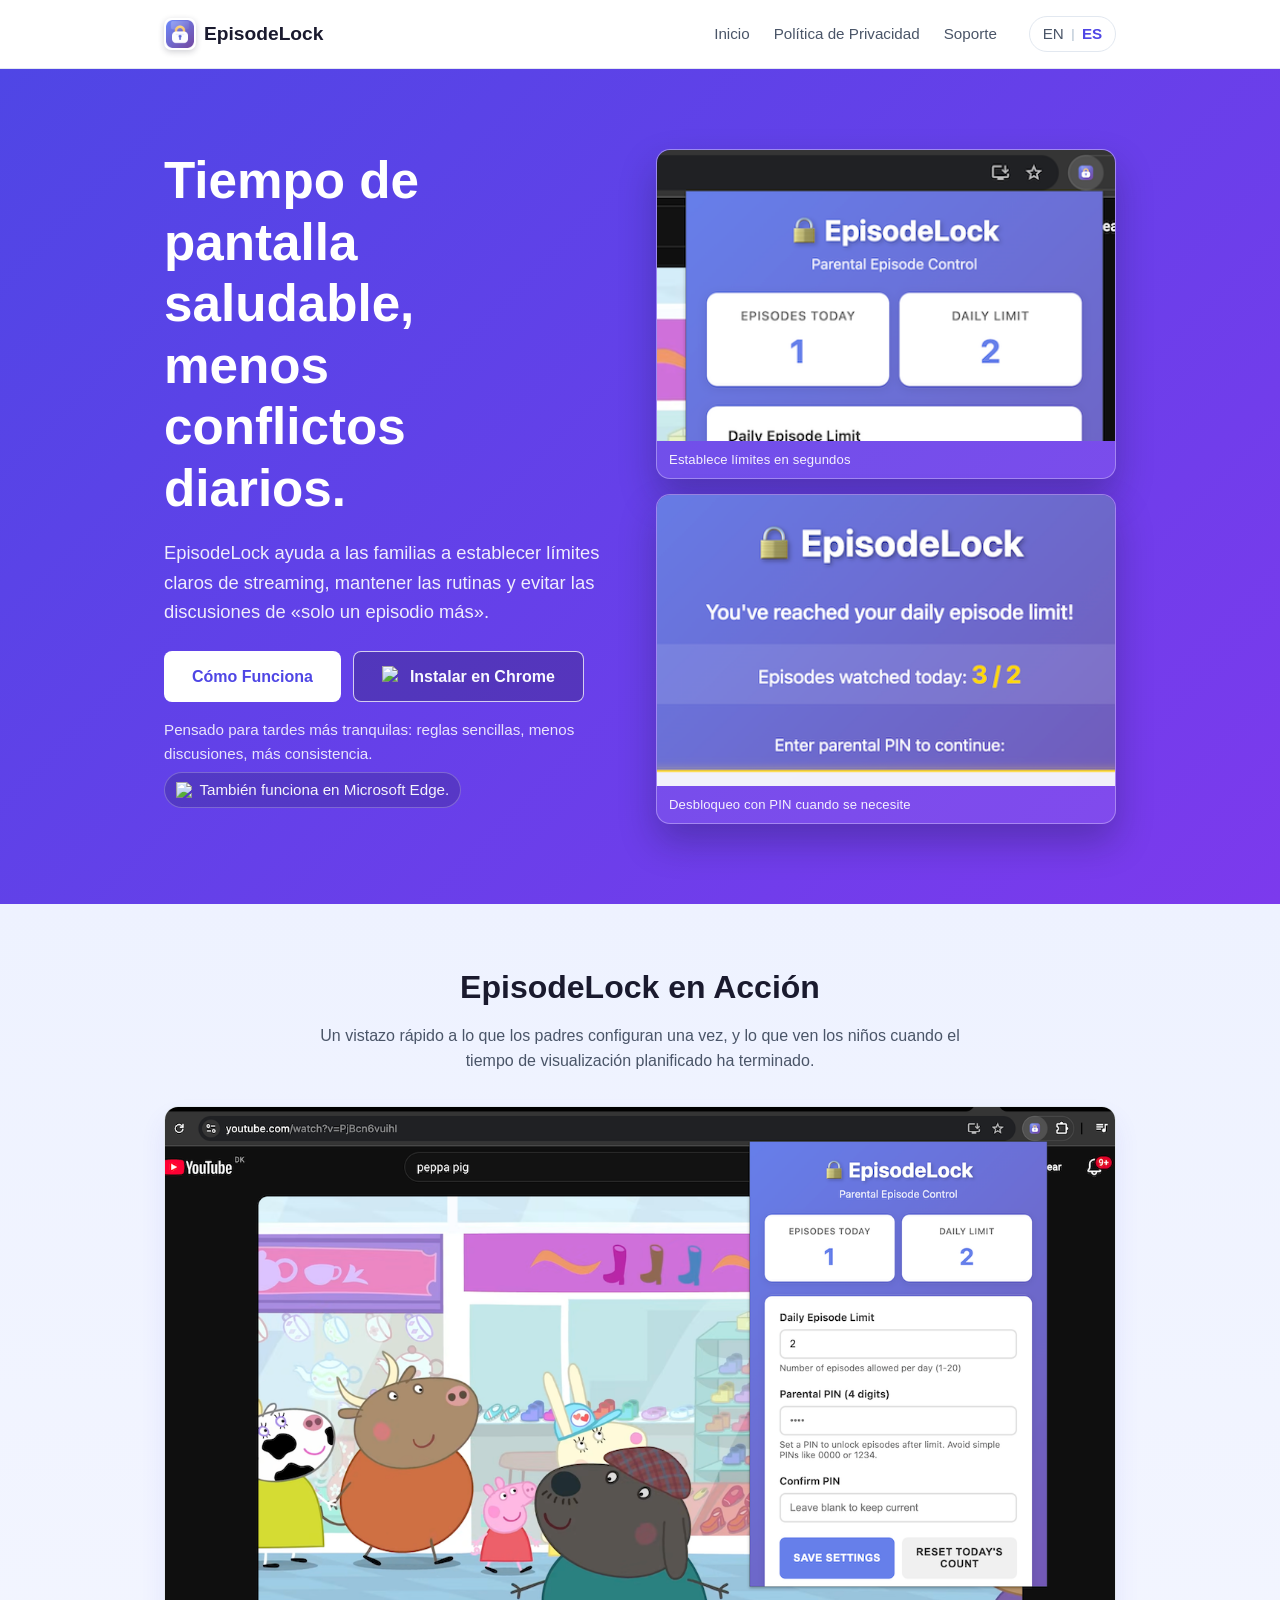
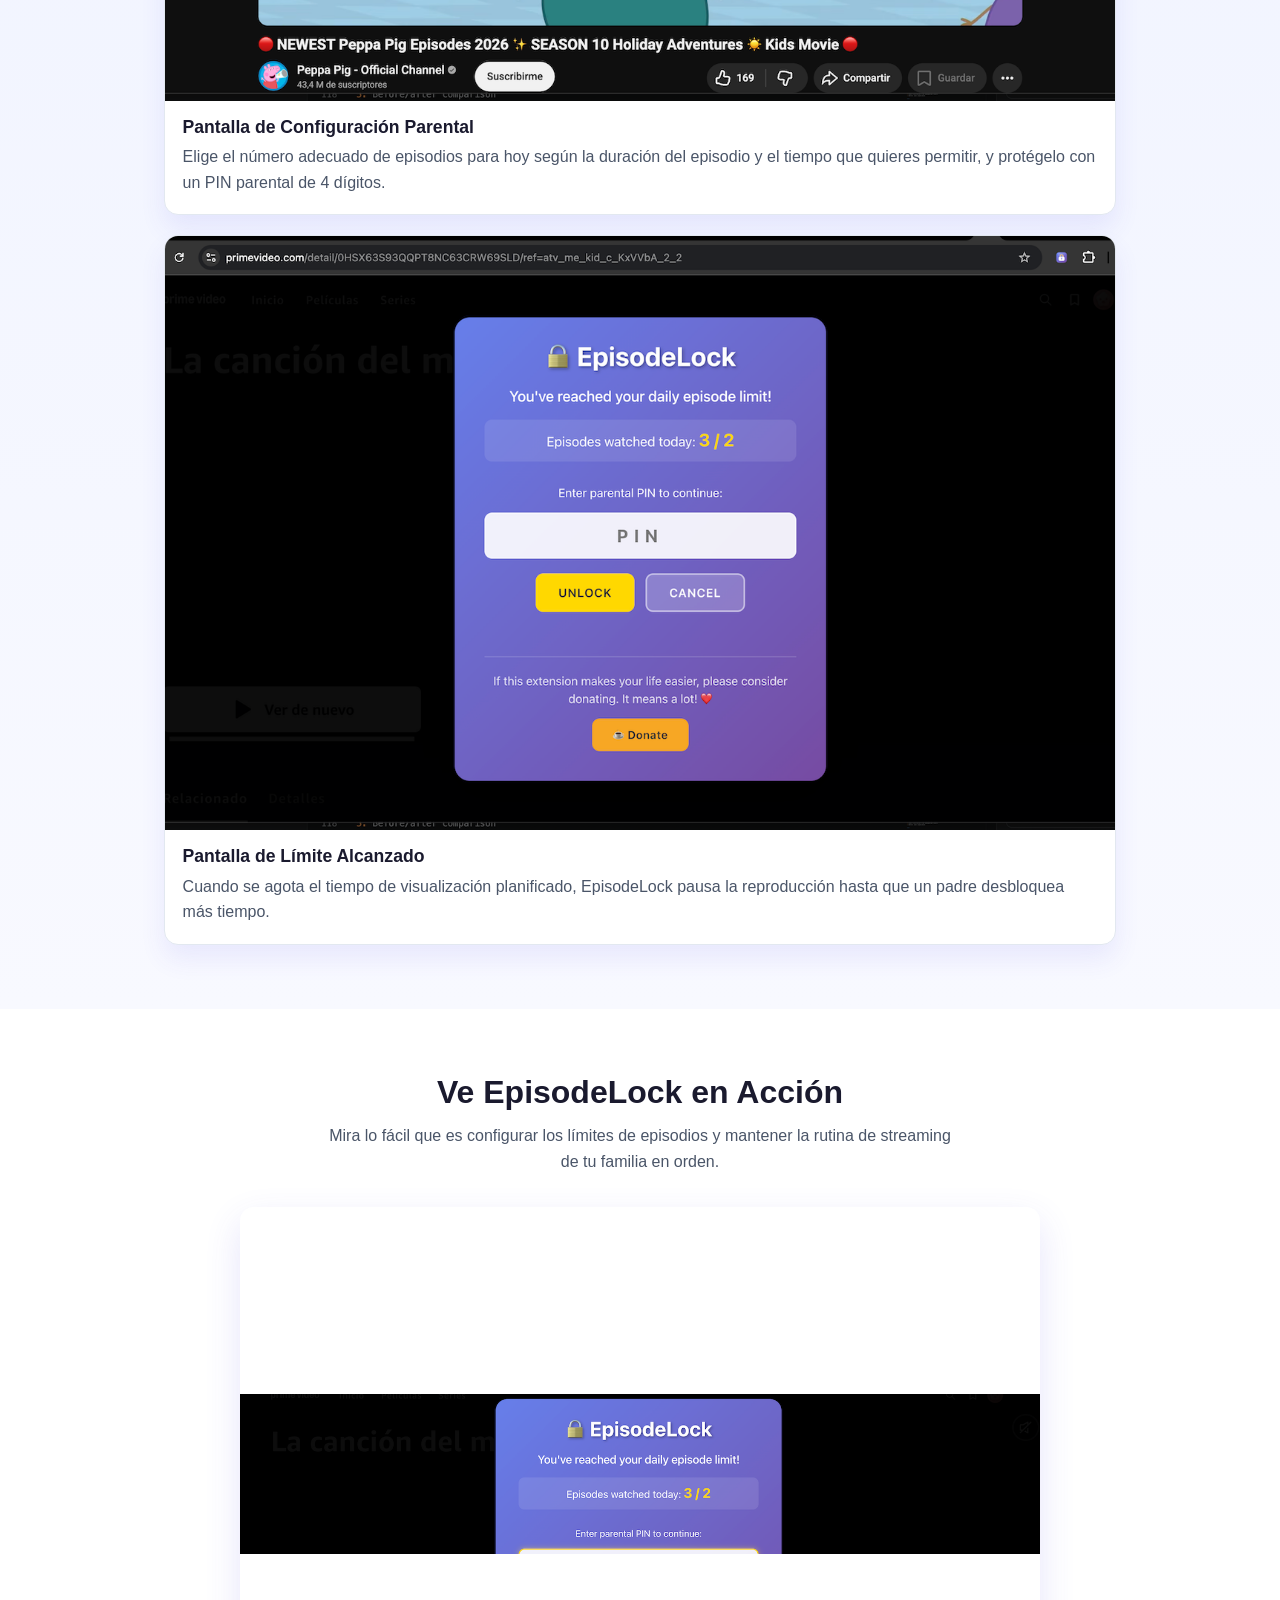
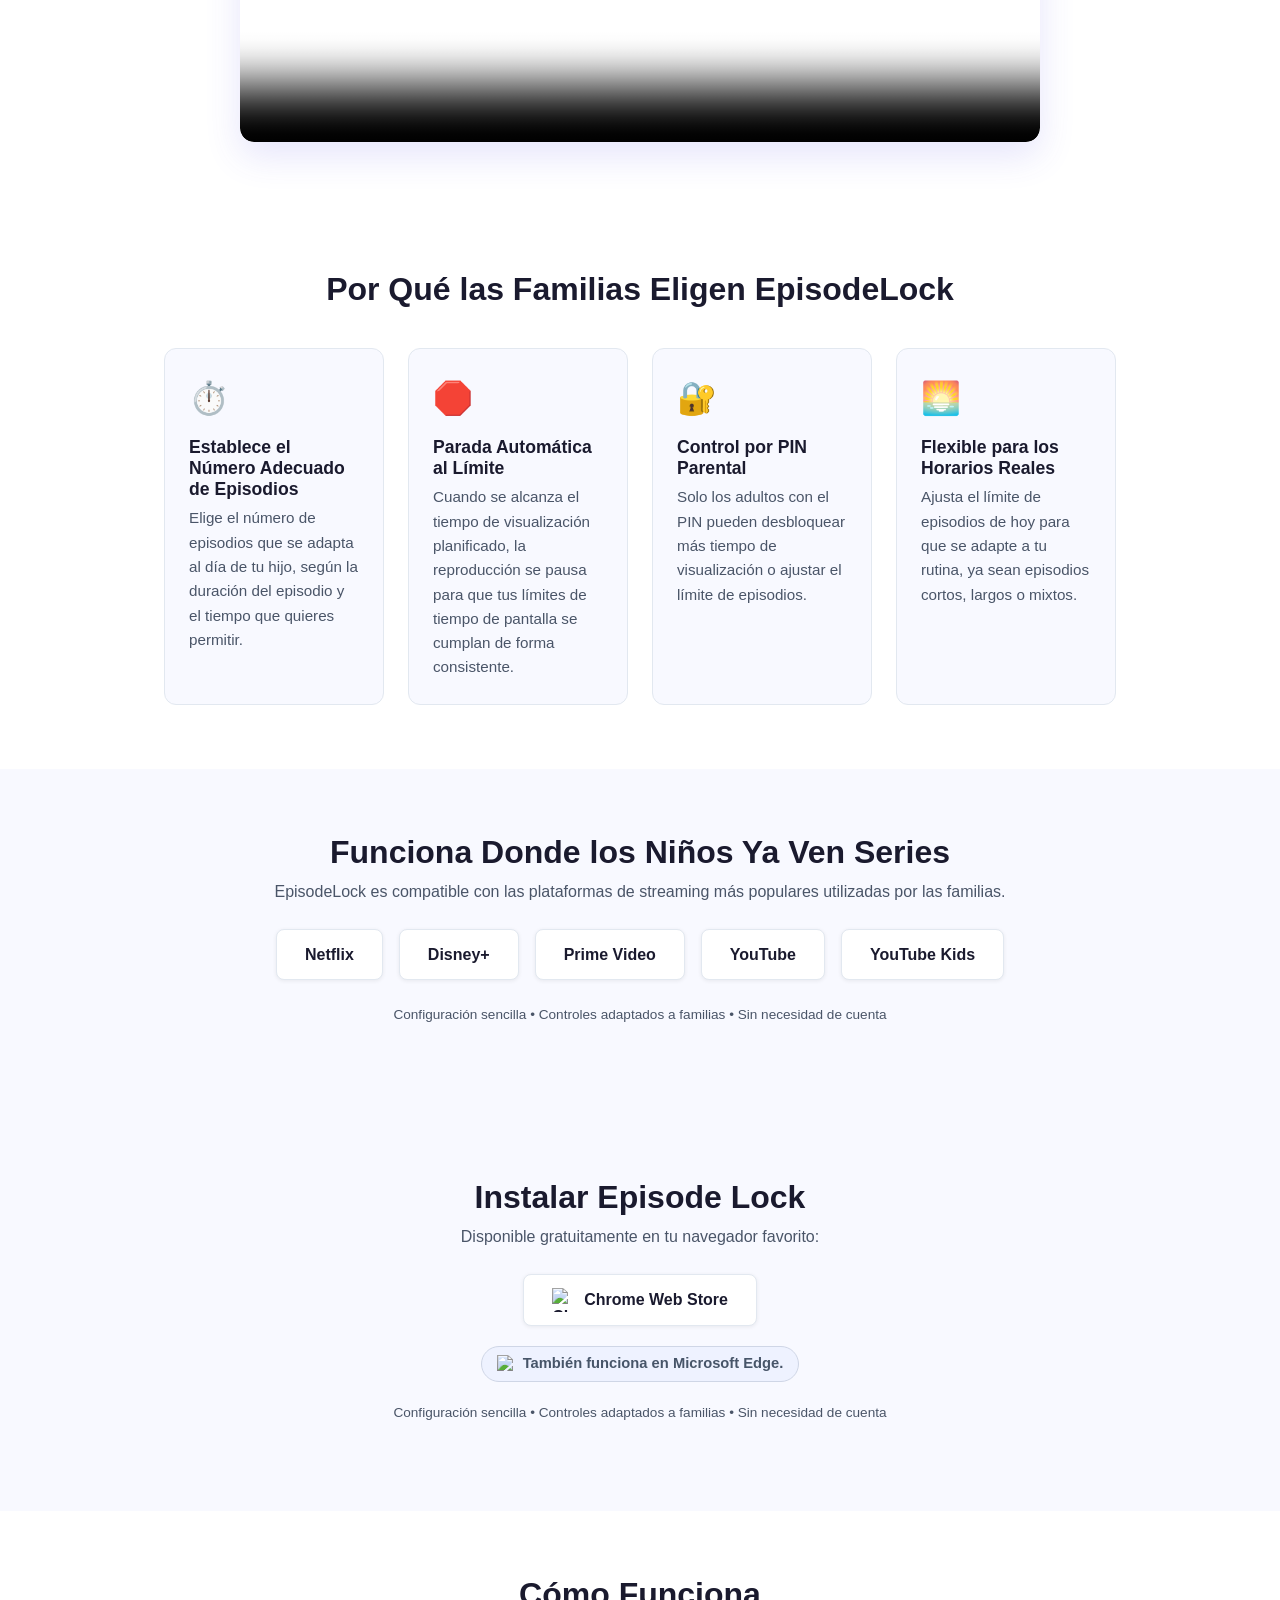
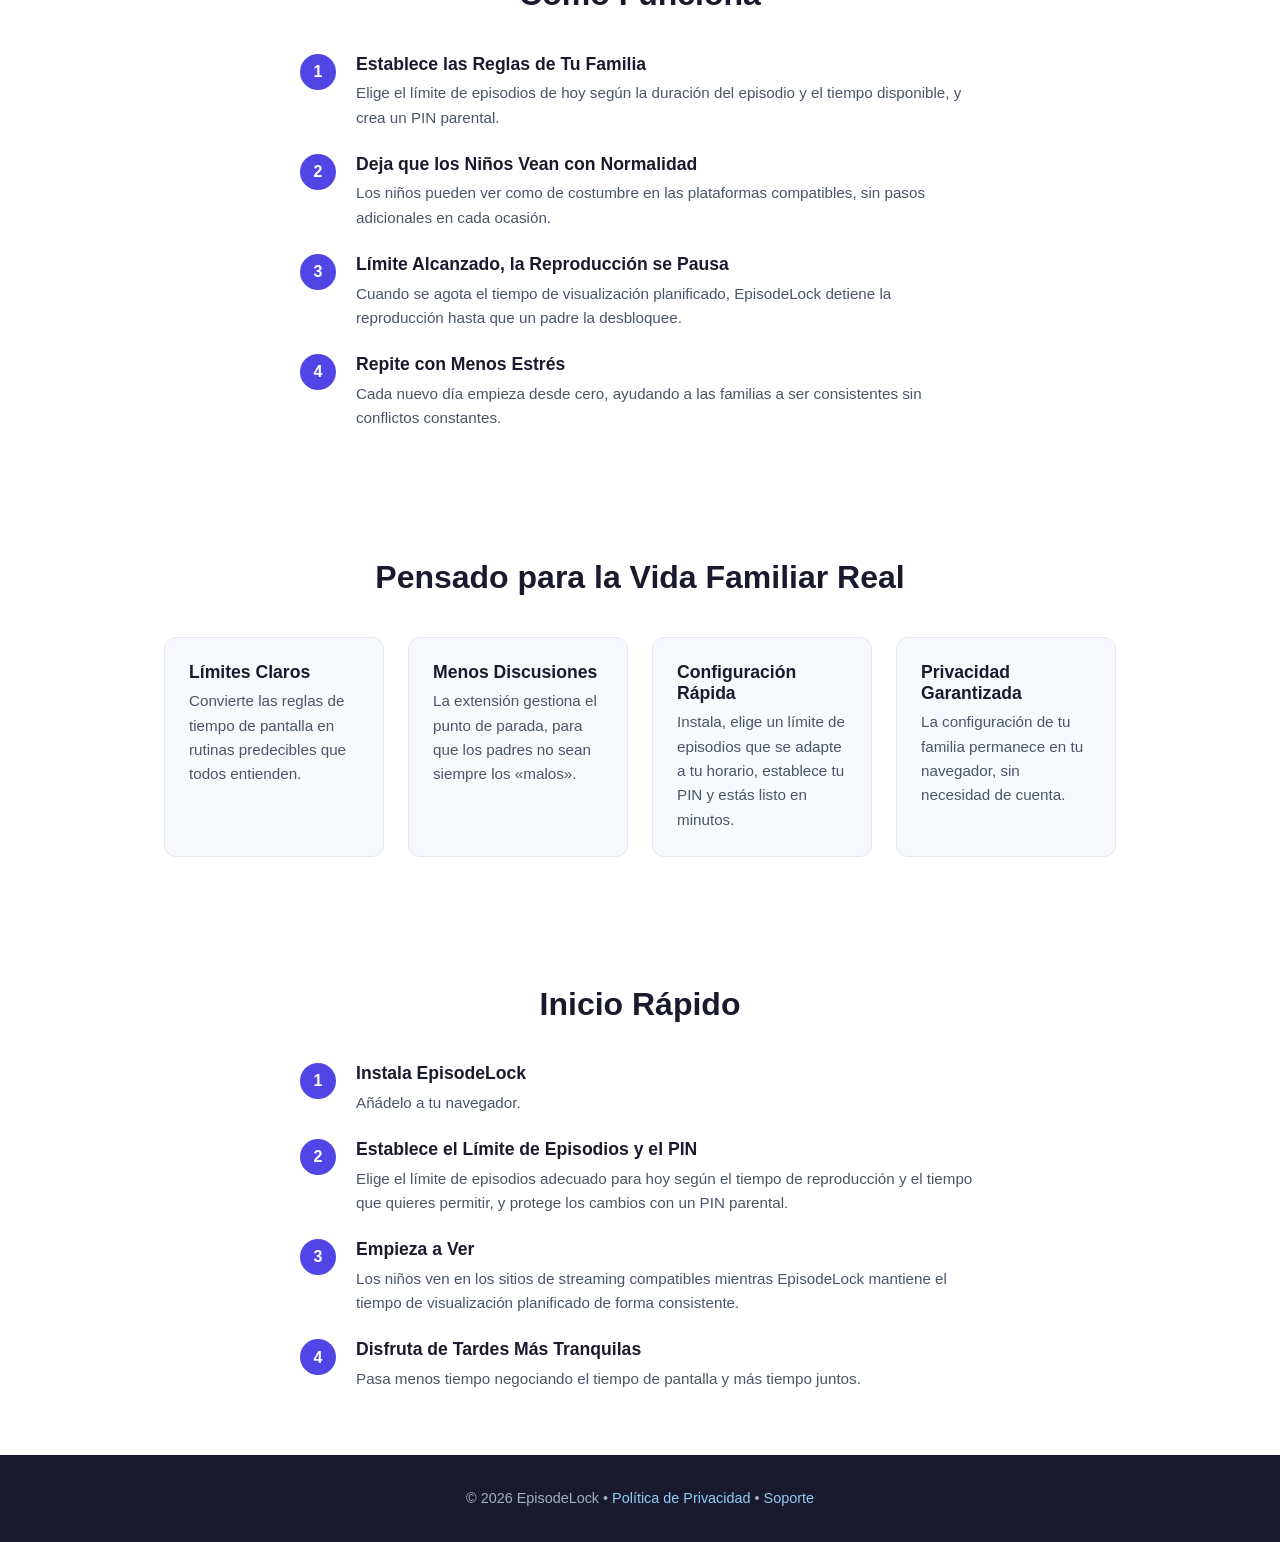
==== commit df83876e: "Add generated promotional video and update video section to use HTML5 player Agent-Logs-Url: https:/" ====
--- a/es/index.html
+++ b/es/index.html
@@ -101,13 +101,14 @@
         <h2>Ve EpisodeLock en Acción</h2>
         <p class="video-subtitle">Mira lo fácil que es configurar los límites de episodios y mantener la rutina de streaming de tu familia en orden.</p>
         <div class="video-wrapper">
-          <!-- Reemplaza VIDEO_ID con tu ID de video de YouTube, p. ej. dQw4w9WgXcQ -->
-          <iframe
-            src="https://www.youtube.com/embed/VIDEO_ID?rel=0&modestbranding=1"
-            title="EpisodeLock – Cómo Funciona"
-            allow="accelerometer; autoplay; clipboard-write; encrypted-media; gyroscope; picture-in-picture"
-            allowfullscreen>
-          </iframe>
+          <video
+            src="../videos/episodelock-promo.mp4"
+            controls
+            preload="metadata"
+            poster="../images/episodelock-1400x280.png"
+            aria-label="Vídeo promocional de EpisodeLock – cómo funciona">
+            Tu navegador no admite la reproducción de vídeo.
+          </video>
         </div>
       </div>
     </section>
--- a/style.css
+++ b/style.css
@@ -584,7 +584,8 @@
   box-shadow: 0 14px 36px rgba(79, 70, 229, 0.14);
 }
 
-.video-wrapper iframe {
+.video-wrapper iframe,
+.video-wrapper video {
   position: absolute;
   top: 0;
   left: 0;
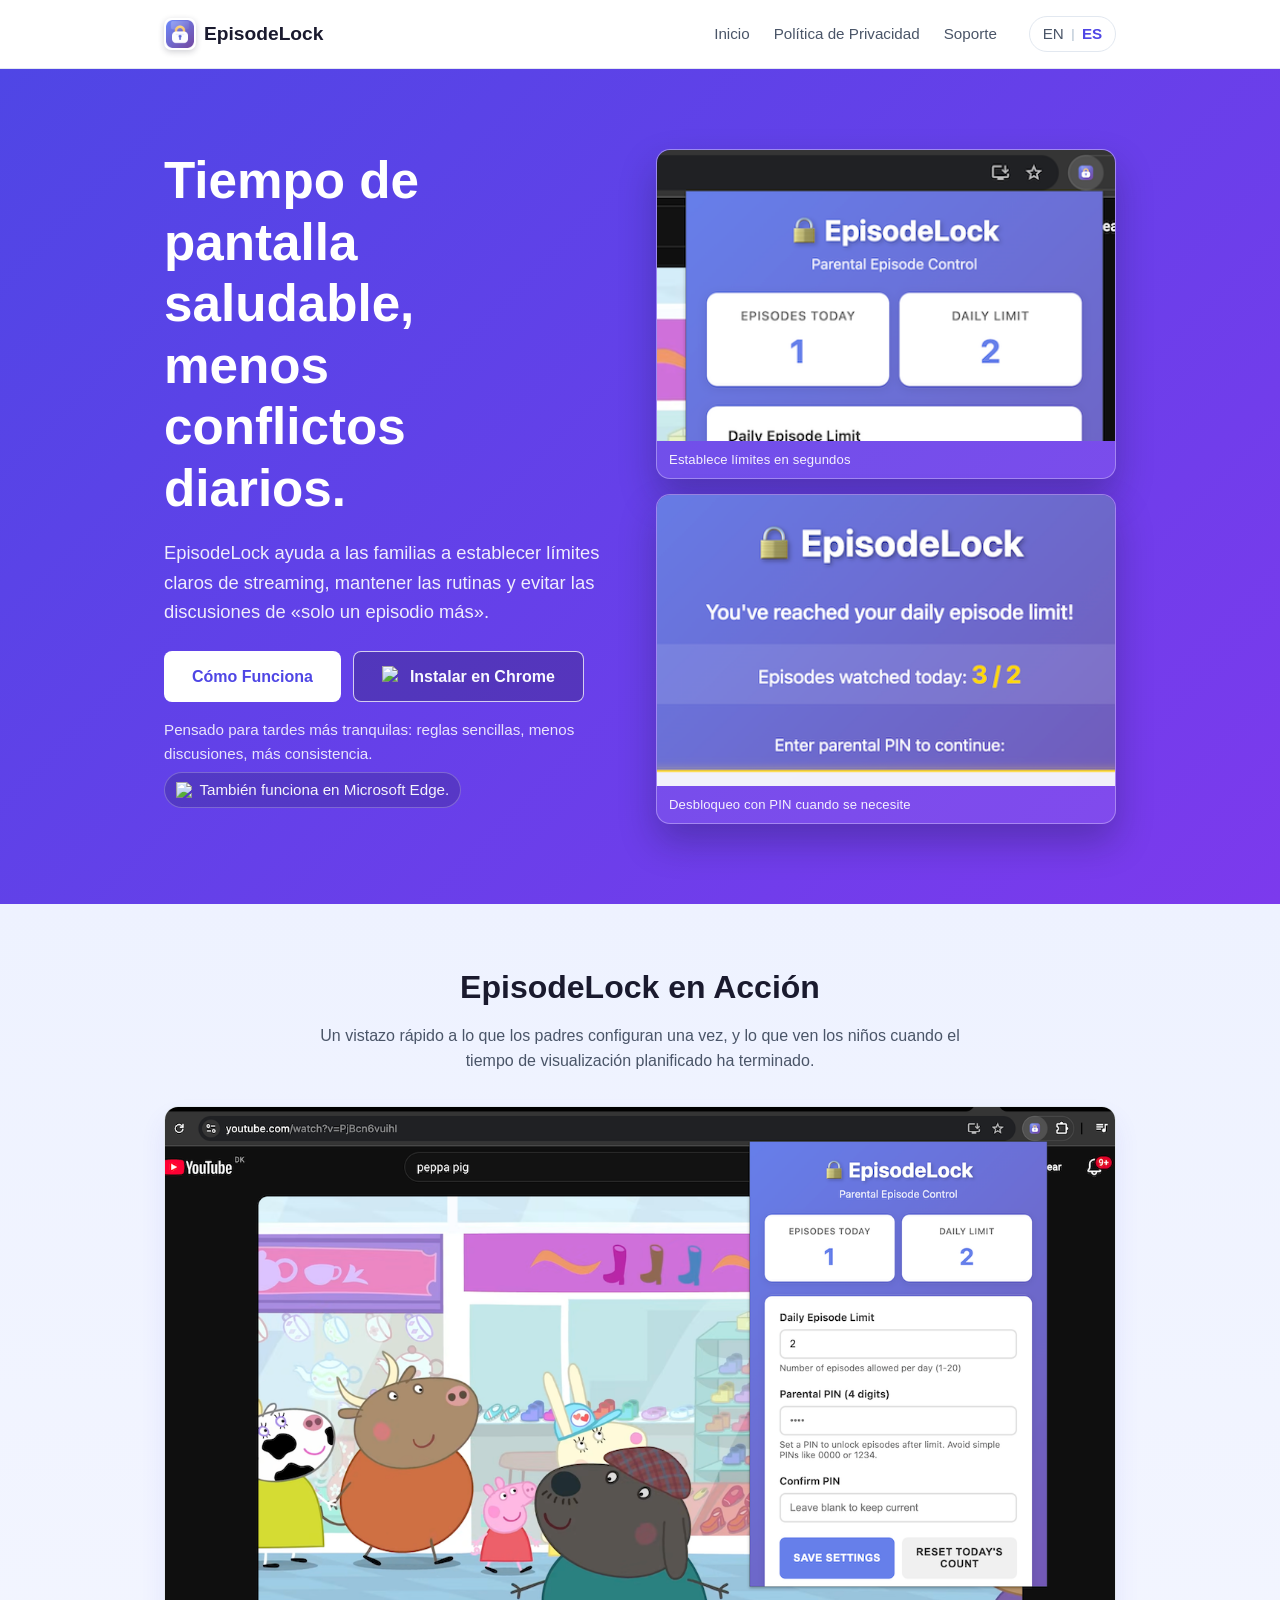
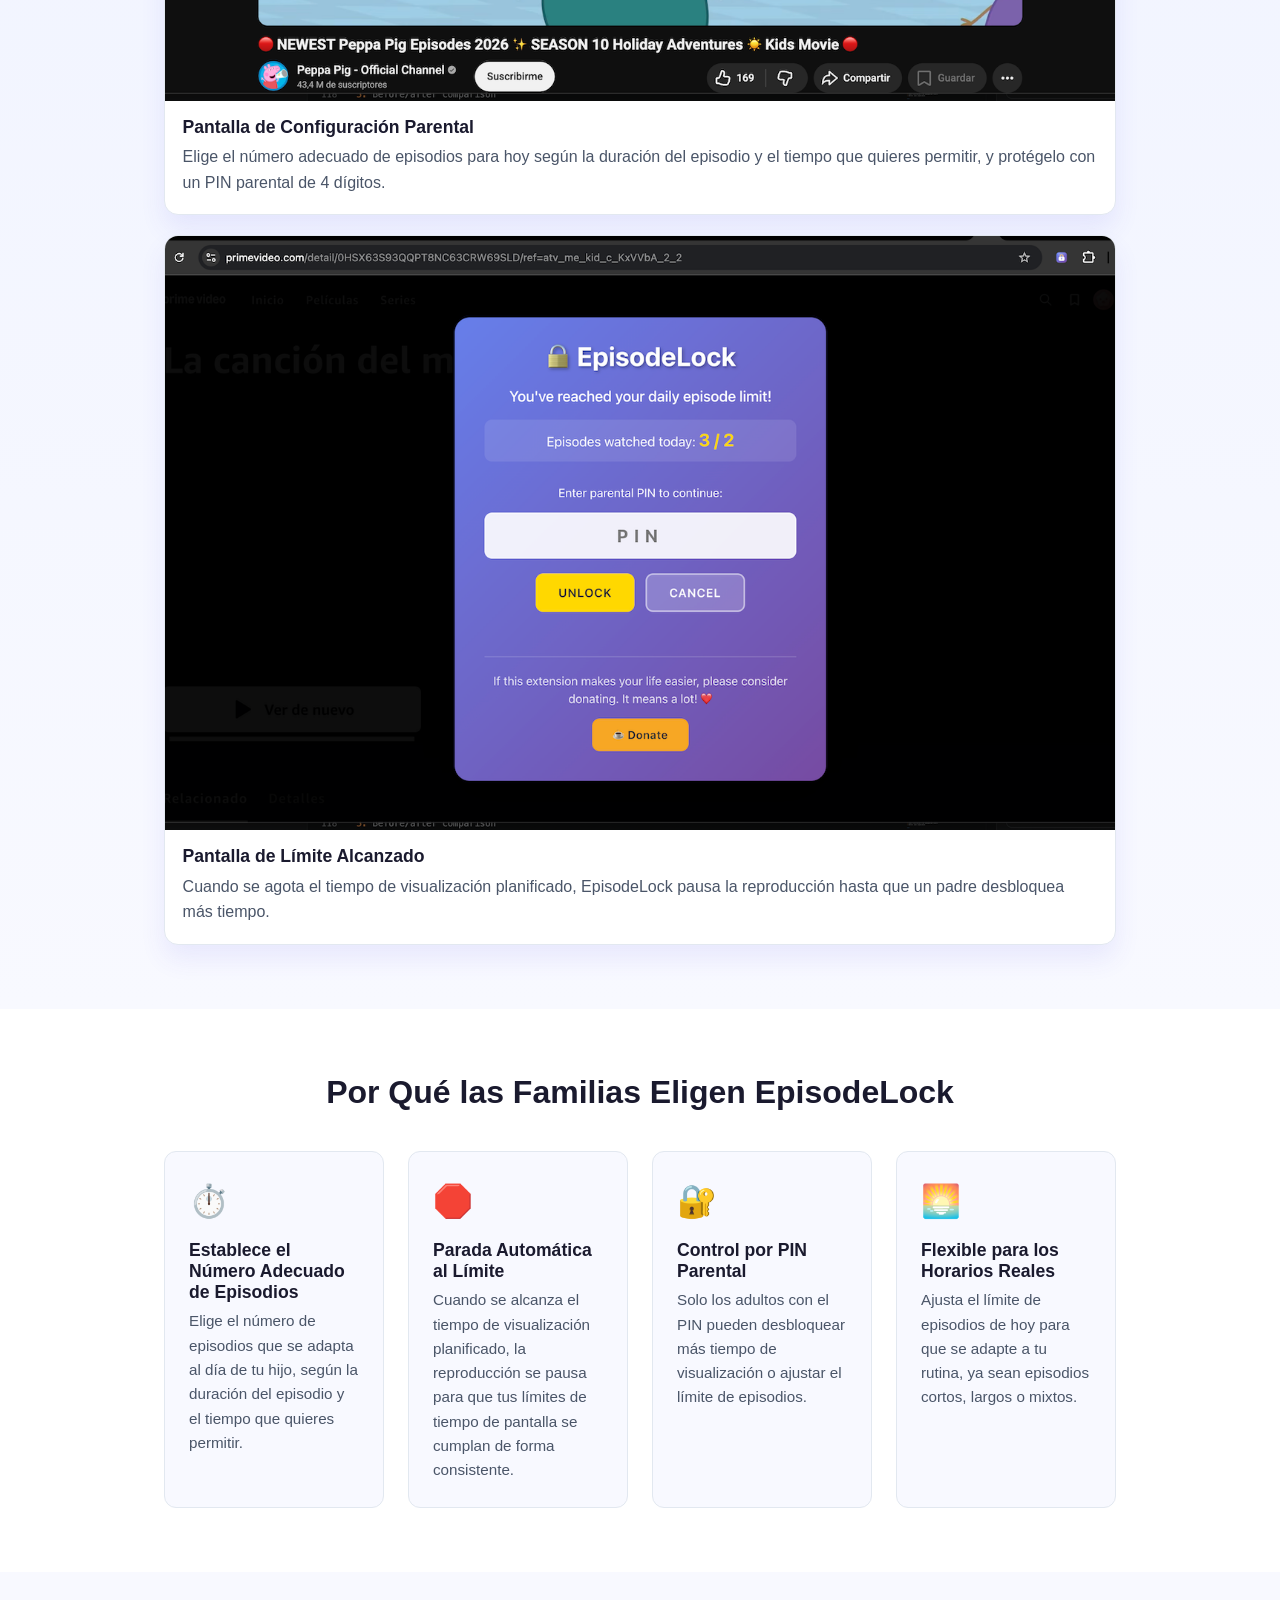
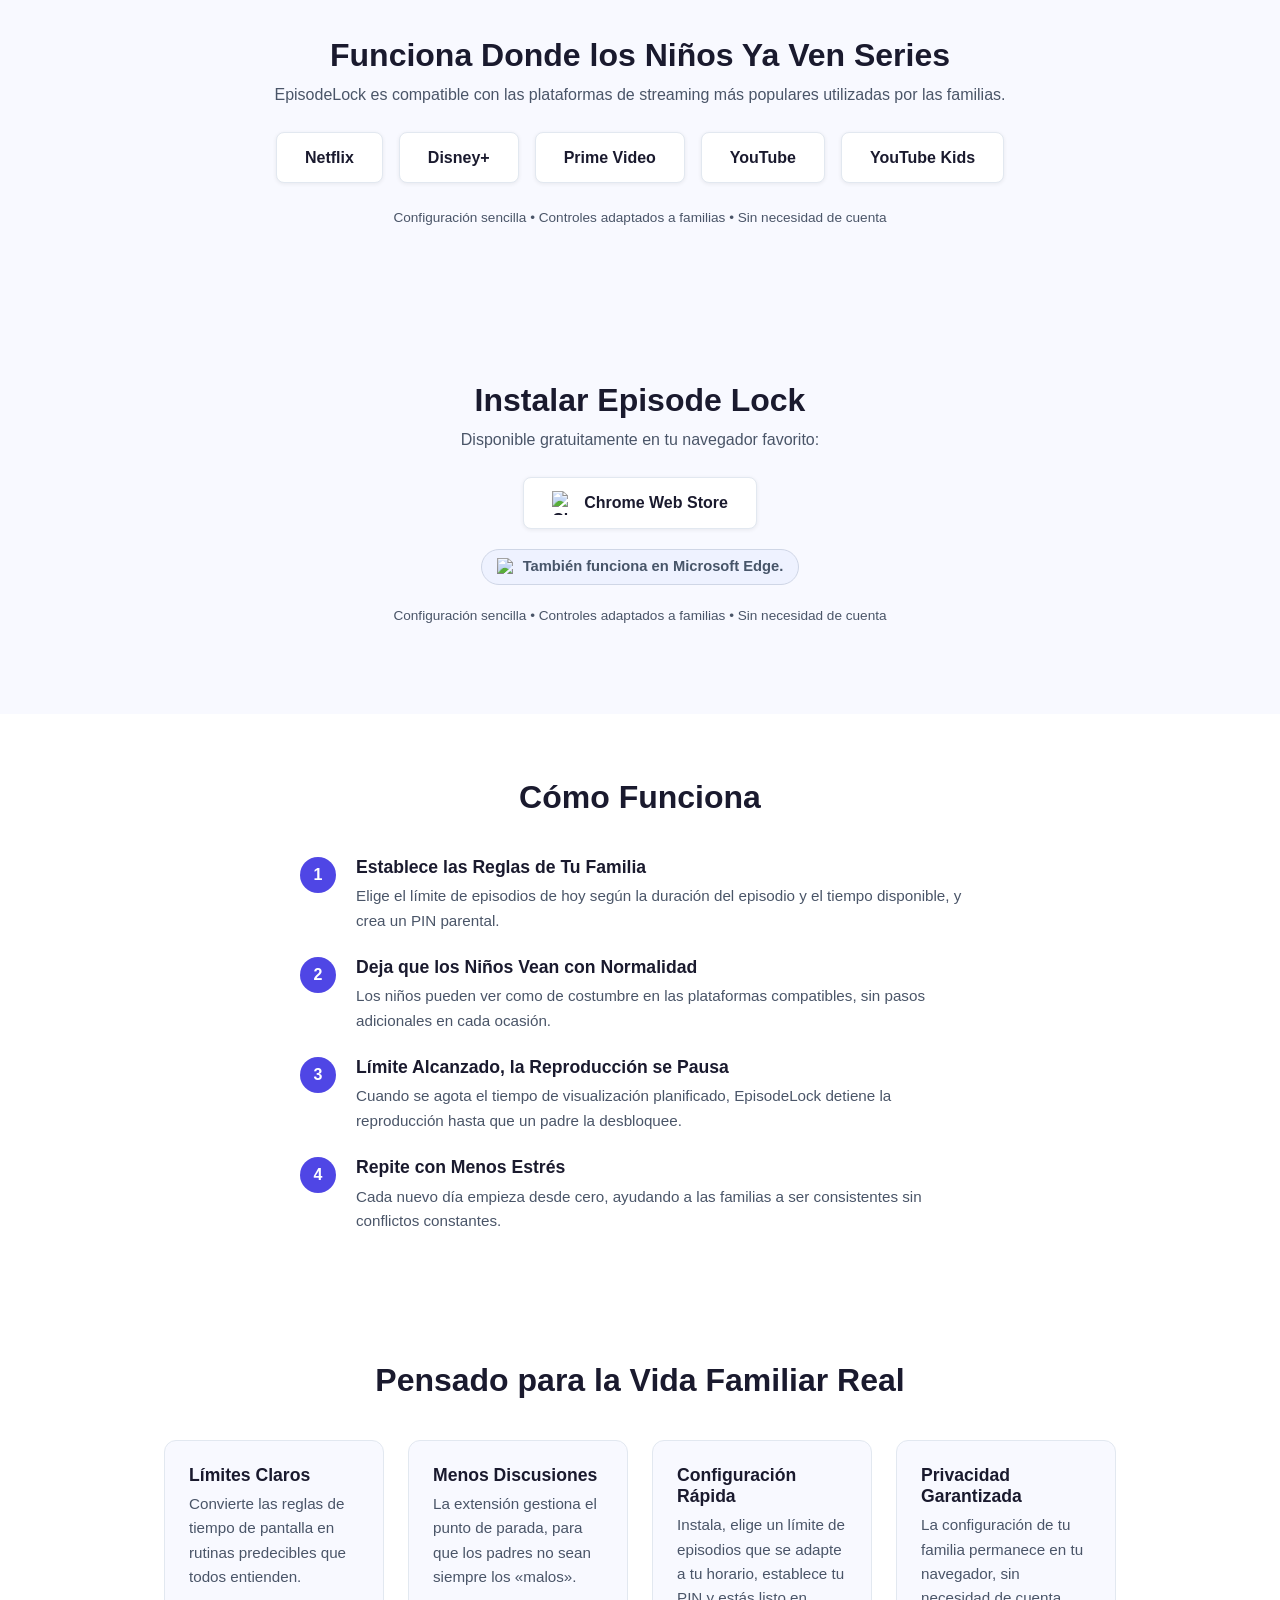
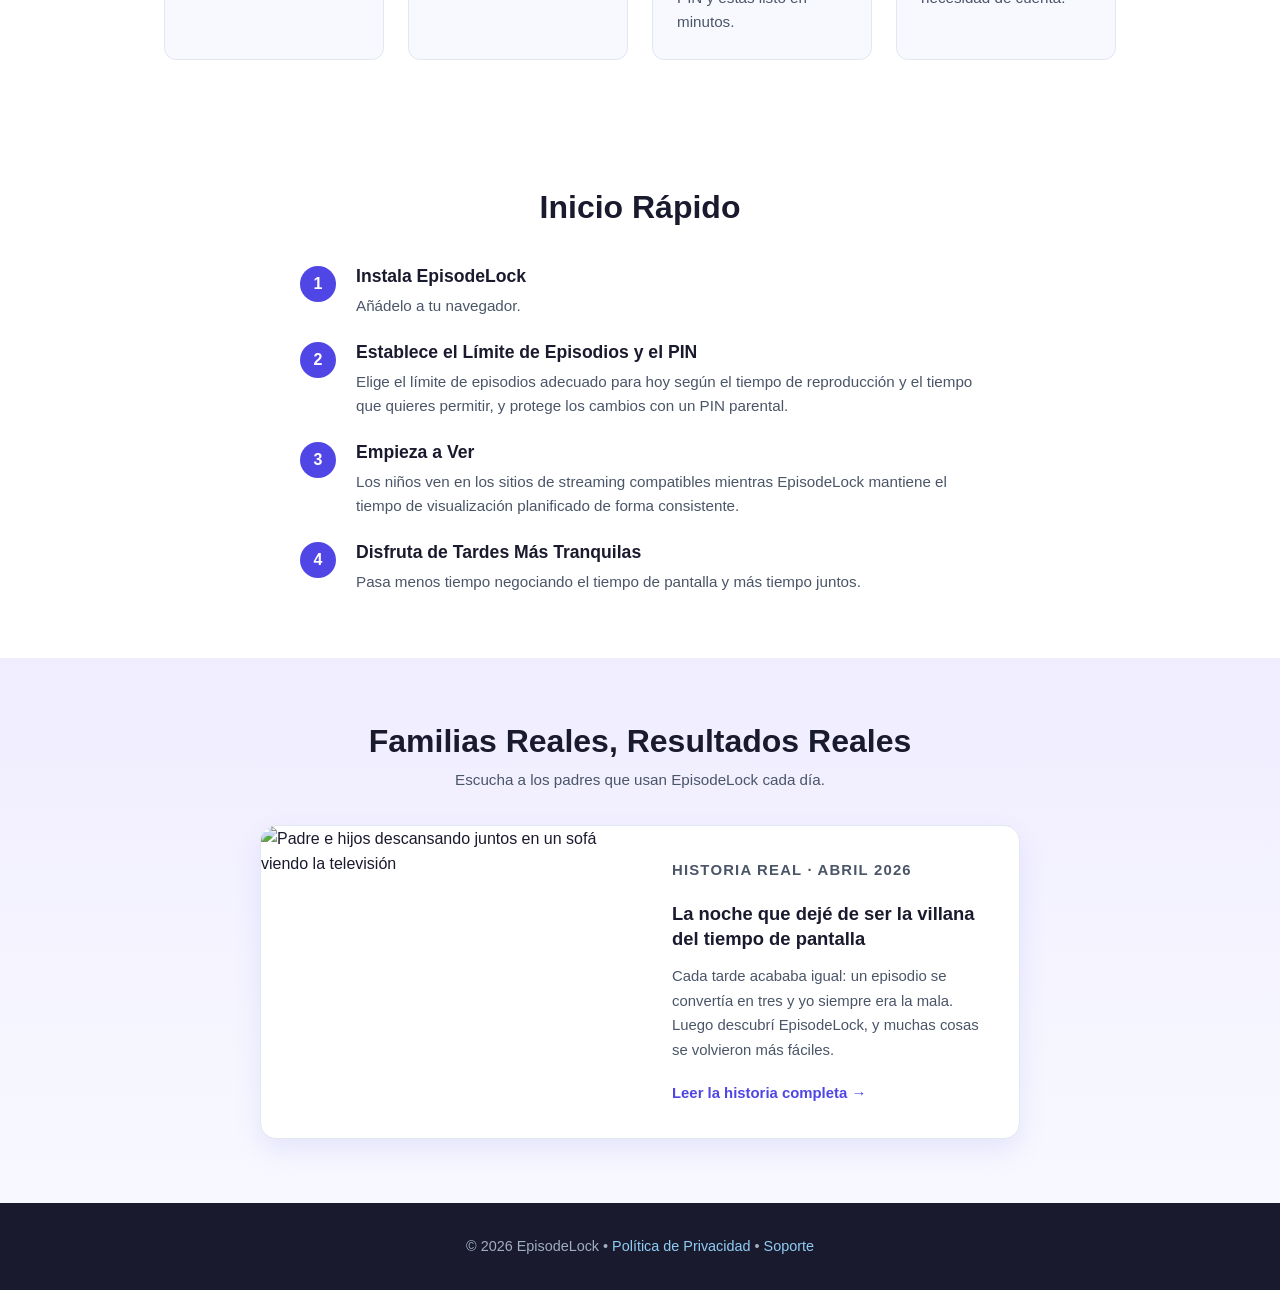
==== commit 5af0a005: "feat: add parent story pages and homepage teasers (EN + ES) Agent-Logs-Url: https://github.com/jorsa" ====
--- a/es/index.html
+++ b/es/index.html
@@ -96,23 +96,6 @@
       </div>
     </section>
 
-    <section class="video-section" id="video">
-      <div class="container">
-        <h2>Ve EpisodeLock en Acción</h2>
-        <p class="video-subtitle">Mira lo fácil que es configurar los límites de episodios y mantener la rutina de streaming de tu familia en orden.</p>
-        <div class="video-wrapper">
-          <video
-            src="../videos/episodelock-promo.mp4"
-            controls
-            preload="metadata"
-            poster="../images/episodelock-1400x280.png"
-            aria-label="Vídeo promocional de EpisodeLock – cómo funciona">
-            Tu navegador no admite la reproducción de vídeo.
-          </video>
-        </div>
-      </div>
-    </section>
-
     <section class="features" id="caracteristicas">
       <div class="container">
         <h2>Por Qué las Familias Eligen EpisodeLock</h2>
@@ -266,6 +249,29 @@
         </ol>
       </div>
     </section>
+    <section class="story-teaser" id="historias-reales">
+      <div class="container">
+        <h2>Familias Reales, Resultados Reales</h2>
+        <p class="story-teaser-subtitle">Escucha a los padres que usan EpisodeLock cada día.</p>
+        <div class="story-card">
+          <div class="story-card-image">
+            <img
+              src="https://images.unsplash.com/photo-1593359393779-be60a1d44ef4?auto=format&fit=crop&w=600&q=80"
+              alt="Padre e hijos descansando juntos en un sofá viendo la televisión"
+              width="600"
+              height="400"
+              loading="lazy"
+            />
+          </div>
+          <div class="story-card-body">
+            <p class="story-card-label">Historia Real · Abril 2026</p>
+            <h3>La noche que dejé de ser la villana del tiempo de pantalla</h3>
+            <p>Cada tarde acababa igual: un episodio se convertía en tres y yo siempre era la mala. Luego descubrí EpisodeLock, y muchas cosas se volvieron más fáciles.</p>
+            <a href="story.html" class="story-read-more">Leer la historia completa →</a>
+          </div>
+        </div>
+      </div>
+    </section>
   </main>
 
   <footer class="site-footer">
--- a/style.css
+++ b/style.css
@@ -556,43 +556,210 @@
   font-style: normal;
 }
 
-/* ----- Video Section ----- */
-.video-section {
+/* ----- Blog / Story page ----- */
+.blog-post {
+  padding: 3rem 0 5rem;
+}
+
+.blog-header {
+  max-width: 720px;
+  margin: 0 auto 2rem;
+  text-align: center;
+}
+
+.blog-meta {
+  font-size: 0.85rem;
+  font-weight: 600;
+  color: #4f46e5;
+  text-transform: uppercase;
+  letter-spacing: 0.08em;
+  margin-bottom: 0.75rem;
+}
+
+.blog-header h1 {
+  font-size: clamp(1.6rem, 4vw, 2.4rem);
+  margin-bottom: 0.75rem;
+  color: #1a1a2e;
+}
+
+.blog-byline {
+  font-size: 0.9rem;
+  color: #718096;
+}
+
+.blog-hero-image {
+  max-width: 820px;
+  margin: 0 auto 2.5rem;
+  border-radius: 16px;
+  overflow: hidden;
+  box-shadow: 0 18px 40px rgba(79, 70, 229, 0.12);
+}
+
+.blog-hero-image img {
+  width: 100%;
+  height: auto;
+  display: block;
+}
+
+.blog-hero-image figcaption {
+  font-size: 0.78rem;
+  color: #a0aec0;
+  text-align: right;
+  padding: 0.4rem 0.75rem;
+  background: #f8f9ff;
+}
+
+.blog-hero-image figcaption a {
+  color: #a0aec0;
+}
+
+.blog-body {
+  max-width: 680px;
+  margin: 0 auto;
+  font-size: 1.05rem;
+  line-height: 1.75;
+  color: #2d3748;
+}
+
+.blog-body p {
+  margin-bottom: 1.25rem;
+}
+
+.blog-body h2 {
+  font-size: 1.3rem;
+  color: #1a1a2e;
+  margin-top: 2.5rem;
+  margin-bottom: 0.75rem;
+  border-left: 4px solid #4f46e5;
+  padding-left: 0.75rem;
+}
+
+.blog-body em {
+  color: #4f46e5;
+  font-style: italic;
+}
+
+.blog-cta {
+  max-width: 680px;
+  margin: 3rem auto 0;
+  padding: 2rem;
+  background: linear-gradient(135deg, #4f46e5 0%, #7c3aed 100%);
+  border-radius: 16px;
+  text-align: center;
+  color: #fff;
+}
+
+.blog-cta p {
+  font-size: 1.1rem;
+  font-weight: 600;
+  margin-bottom: 1.25rem;
+}
+
+.blog-cta .btn-primary {
+  background: #fff;
+  color: #4f46e5;
+  font-size: 1rem;
+}
+
+.blog-cta-back {
+  display: block;
+  margin-top: 1rem;
+  font-size: 0.88rem;
+  color: rgba(255, 255, 255, 0.8);
+}
+
+.blog-cta-back:hover {
+  color: #fff;
+  text-decoration: none;
+}
+
+/* ----- Story Teaser (homepage section) ----- */
+.story-teaser {
   padding: 4rem 0;
+  background: linear-gradient(180deg, #f0edff 0%, #f8f9ff 100%);
+}
+
+.story-teaser h2 {
+  text-align: center;
+  margin-bottom: 0.5rem;
+}
+
+.story-teaser-subtitle {
+  text-align: center;
+  color: #4a5568;
+  margin-bottom: 2rem;
+  font-size: 0.95rem;
+}
+
+.story-card {
+  max-width: 760px;
+  margin: 0 auto;
   background: #fff;
-  text-align: center;
-}
-
-.video-section h2 {
-  margin-bottom: 0.75rem;
-}
-
-.video-section .video-subtitle {
-  color: #4a5568;
-  margin: 0 auto 2rem;
-  max-width: 640px;
-}
-
-.video-wrapper {
-  position: relative;
-  padding-bottom: 56.25%; /* 16:9 aspect ratio */
-  height: 0;
+  border: 1px solid #e2e8f0;
+  border-radius: 16px;
   overflow: hidden;
-  max-width: 800px;
-  margin: 0 auto;
-  border-radius: 14px;
-  box-shadow: 0 14px 36px rgba(79, 70, 229, 0.14);
-}
-
-.video-wrapper iframe,
-.video-wrapper video {
-  position: absolute;
-  top: 0;
-  left: 0;
+  box-shadow: 0 12px 28px rgba(79, 70, 229, 0.1);
+  display: grid;
+  grid-template-columns: 1fr 1fr;
+}
+
+.story-card-image {
+  overflow: hidden;
+}
+
+.story-card-image img {
   width: 100%;
   height: 100%;
-  border: 0;
-  border-radius: 14px;
+  object-fit: cover;
+  display: block;
+  transition: transform 0.4s ease;
+}
+
+.story-card:hover .story-card-image img {
+  transform: scale(1.03);
+}
+
+.story-card-body {
+  padding: 2rem;
+  display: flex;
+  flex-direction: column;
+  justify-content: center;
+}
+
+.story-card-label {
+  font-size: 0.78rem;
+  font-weight: 700;
+  color: #4f46e5;
+  text-transform: uppercase;
+  letter-spacing: 0.08em;
+  margin-bottom: 0.6rem;
+}
+
+.story-card-body h3 {
+  font-size: 1.15rem;
+  color: #1a1a2e;
+  margin-bottom: 0.75rem;
+  line-height: 1.35;
+}
+
+.story-card-body p {
+  font-size: 0.93rem;
+  color: #4a5568;
+  line-height: 1.65;
+  margin-bottom: 1.25rem;
+}
+
+.story-read-more {
+  font-size: 0.93rem;
+  font-weight: 600;
+  color: #4f46e5;
+  display: inline-flex;
+  align-items: center;
+  gap: 0.3rem;
+}
+
+.story-read-more:hover {
+  text-decoration: underline;
 }
 
 /* ----- Responsive ----- */
@@ -623,4 +790,12 @@
   }
 
   .hero { padding: 3.5rem 0; }
-}
+
+  .story-card {
+    grid-template-columns: 1fr;
+  }
+
+  .story-card-image {
+    height: 200px;
+  }
+}
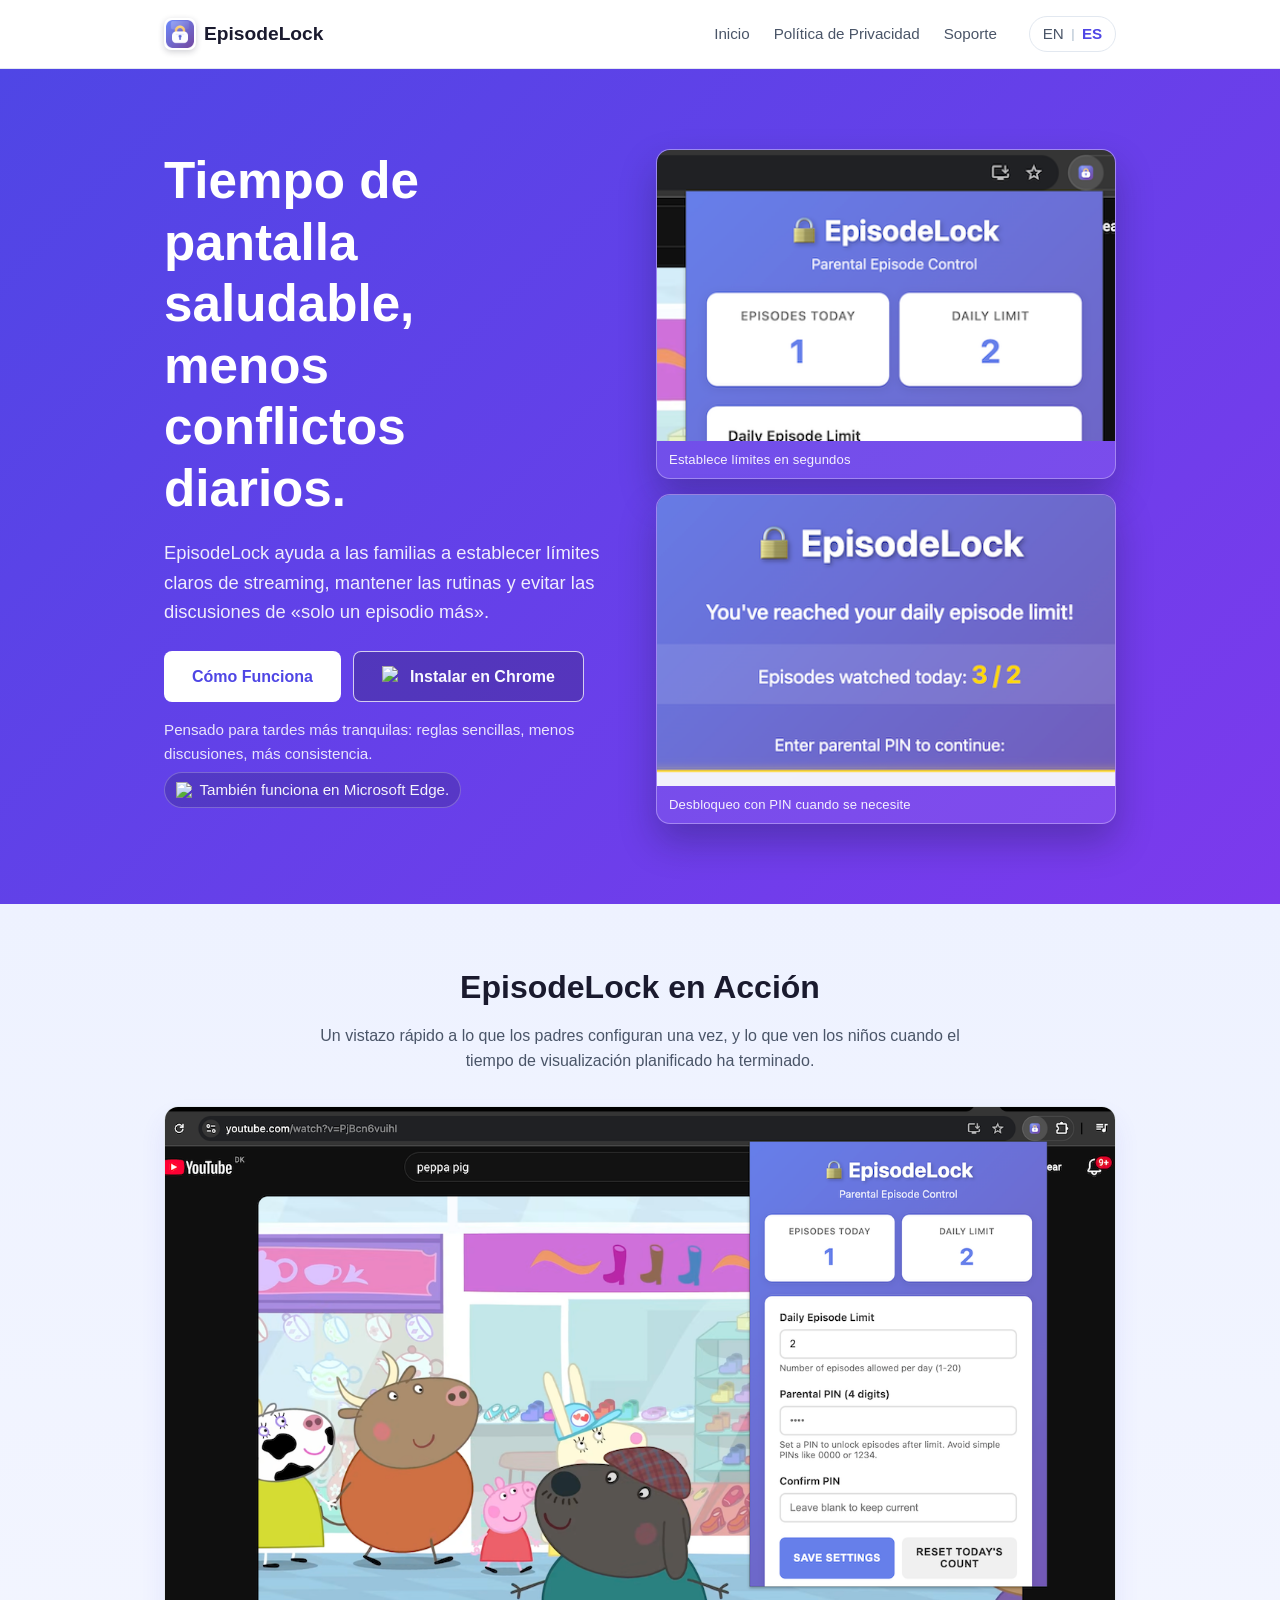
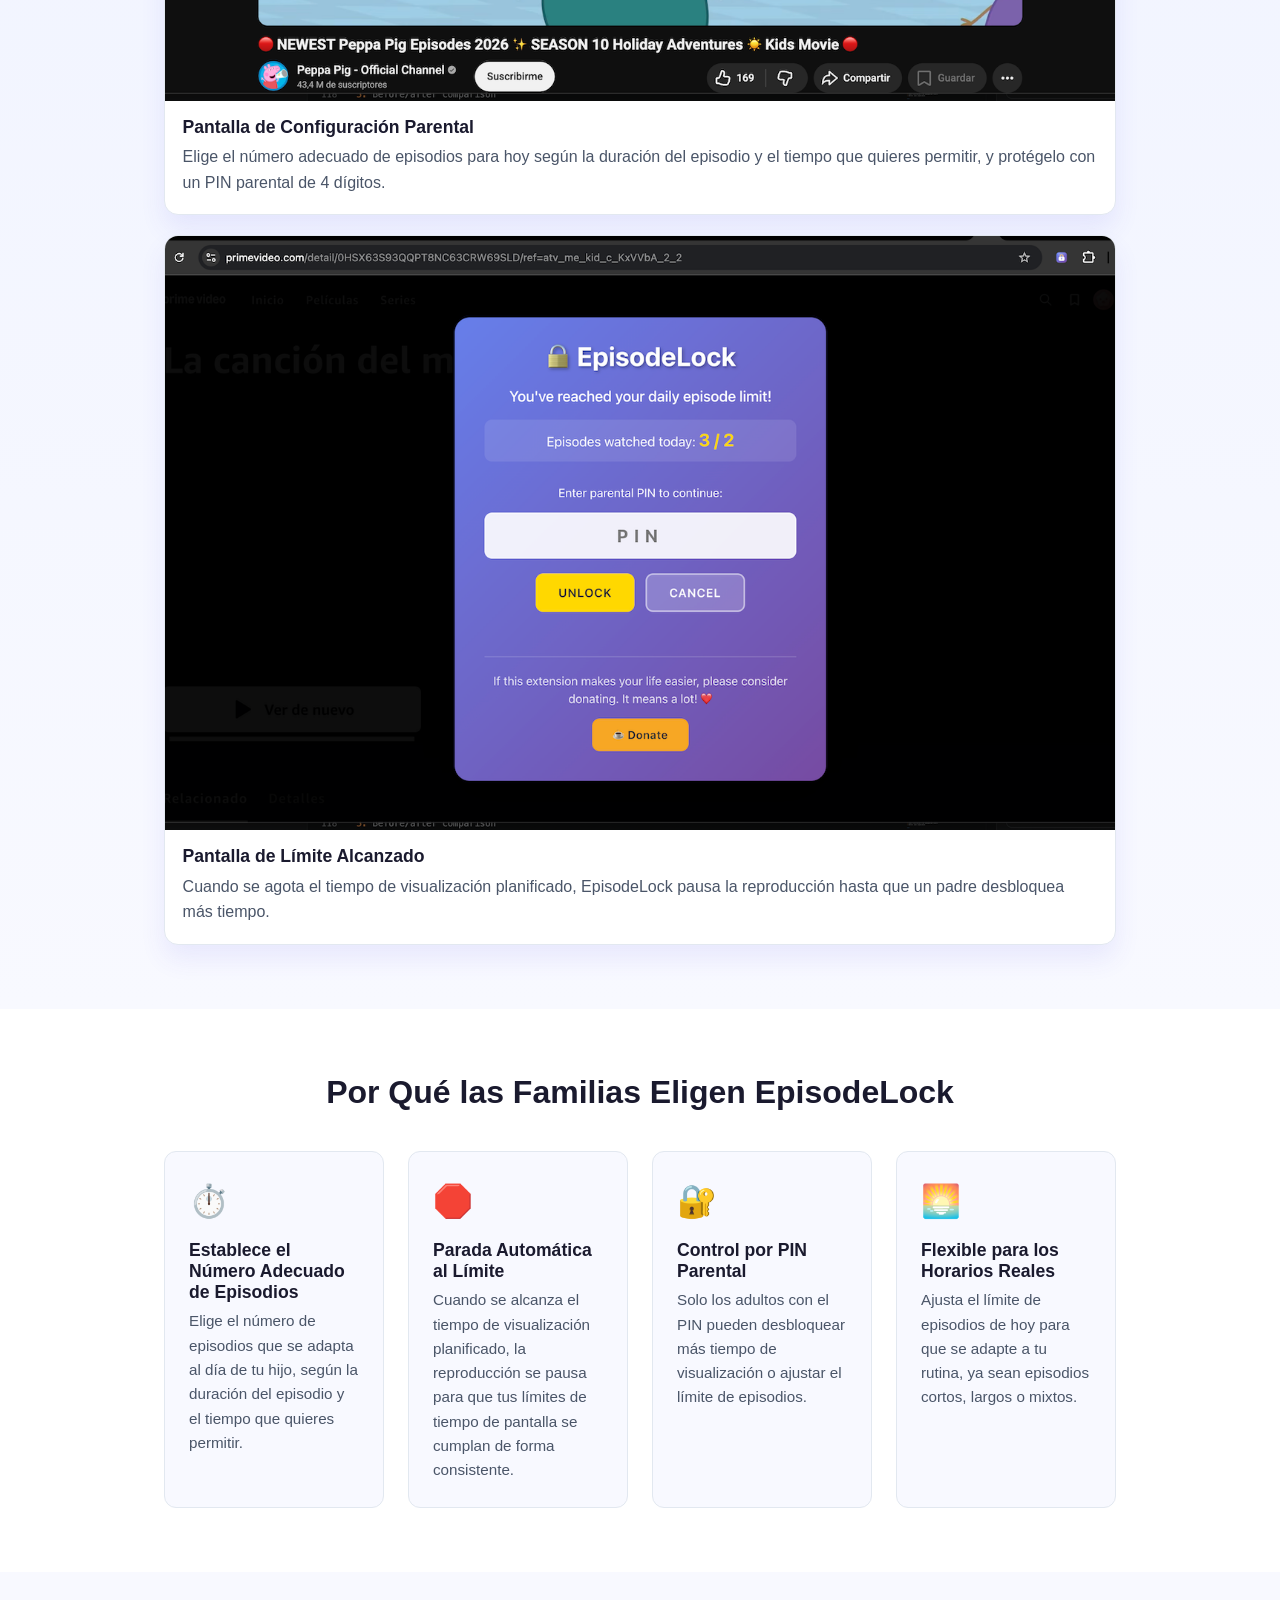
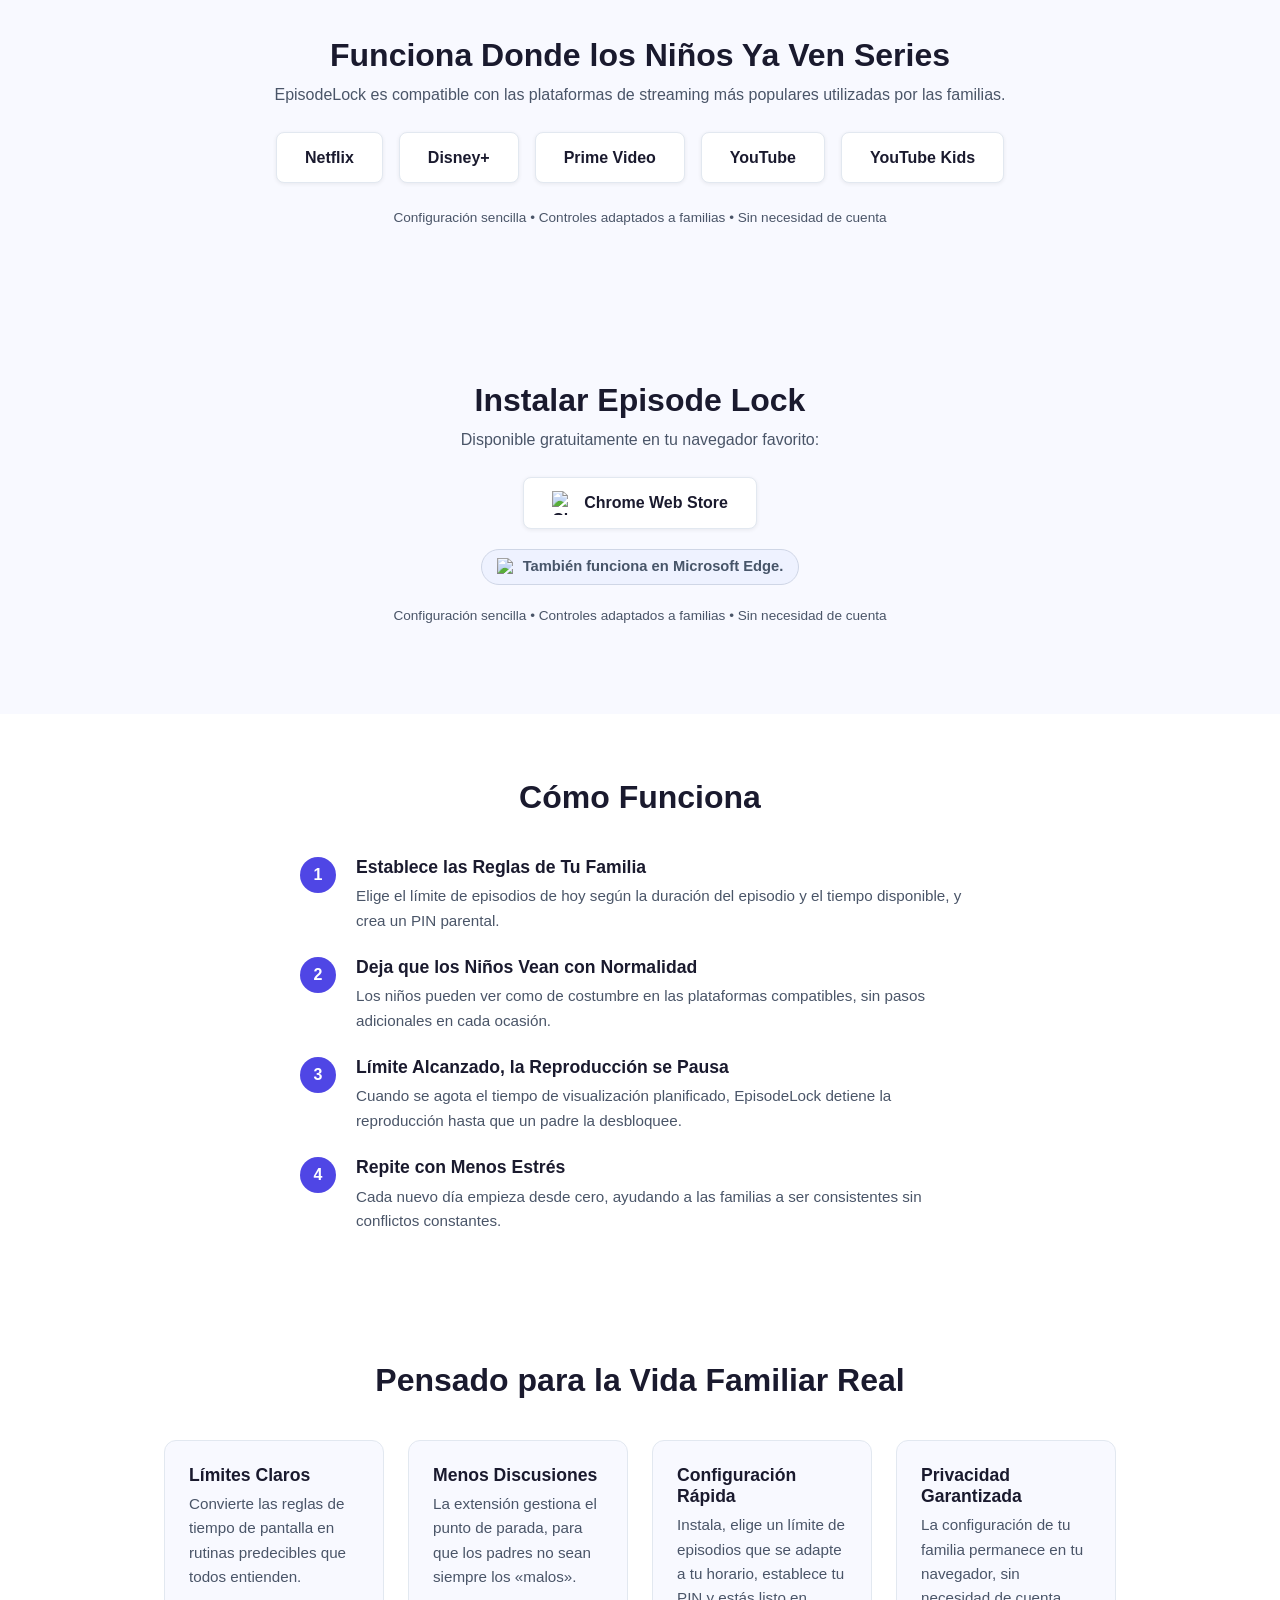
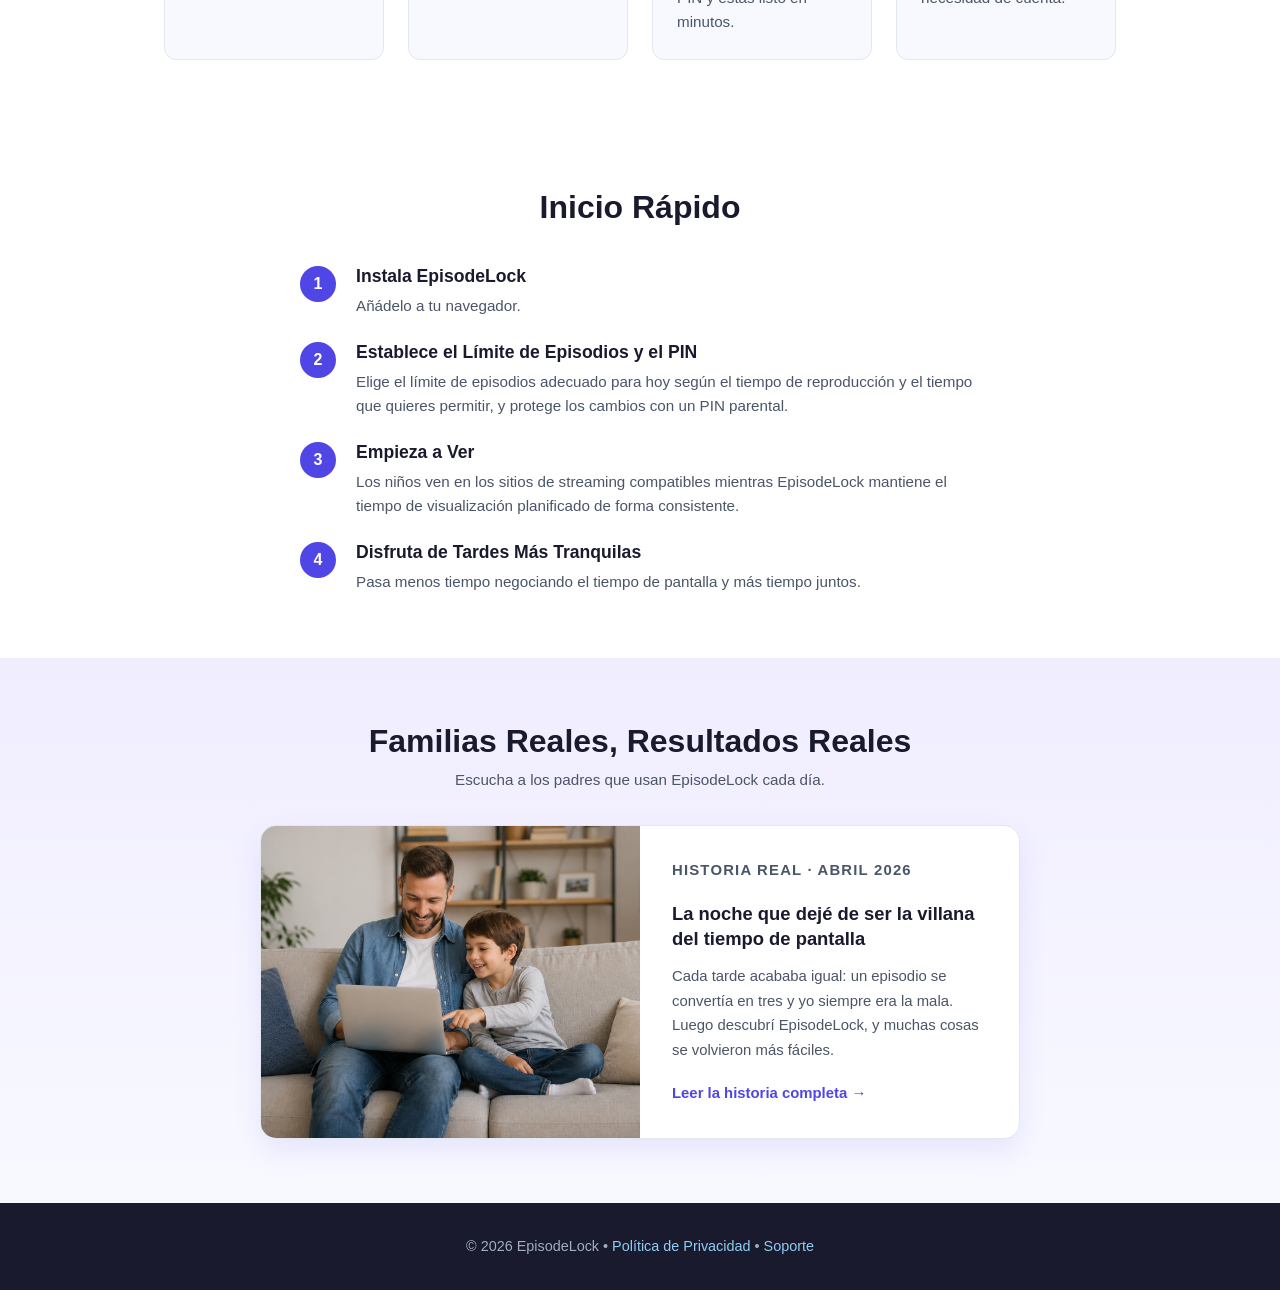
==== commit 77d72591: "add generated image for the story and fix links" ====
--- a/es/index.html
+++ b/es/index.html
@@ -256,7 +256,7 @@
         <div class="story-card">
           <div class="story-card-image">
             <img
-              src="https://images.unsplash.com/photo-1593359393779-be60a1d44ef4?auto=format&fit=crop&w=600&q=80"
+              src="../images/story-lucas-and-episode-lock.png"
               alt="Padre e hijos descansando juntos en un sofá viendo la televisión"
               width="600"
               height="400"
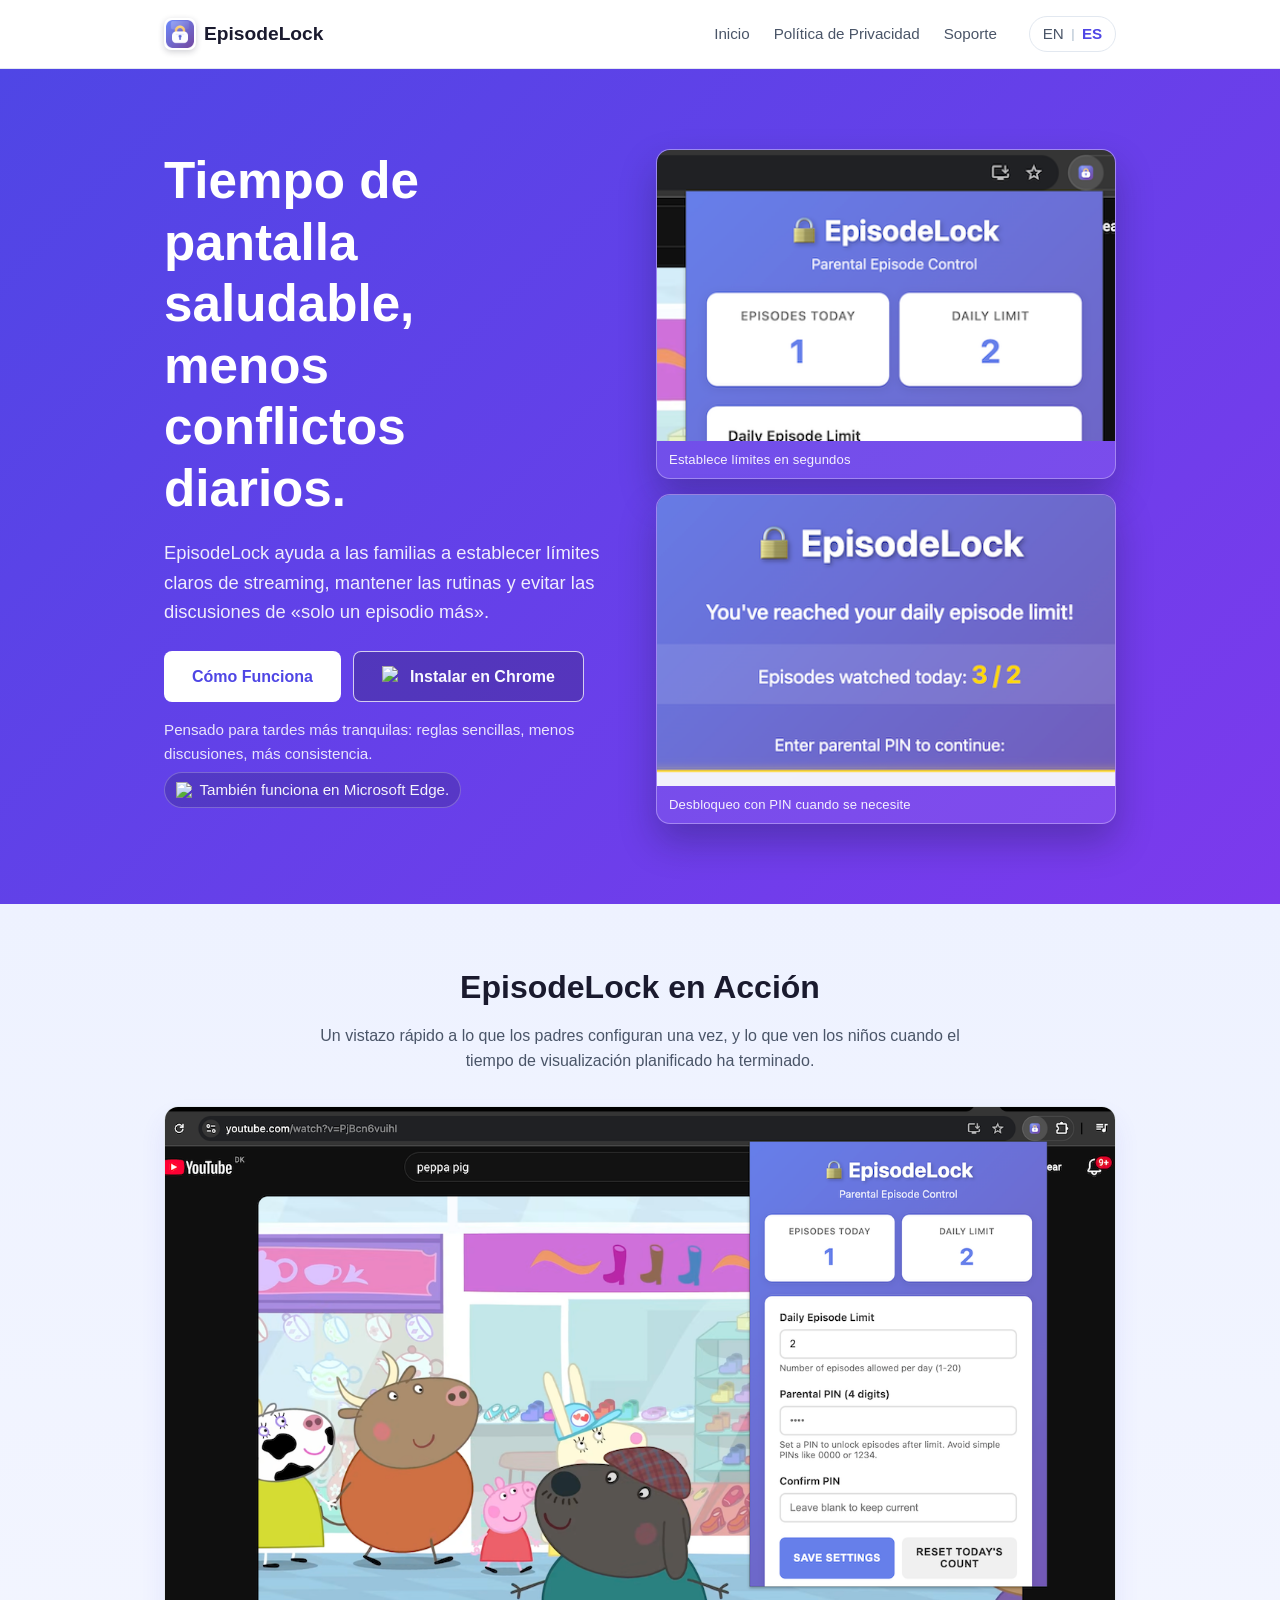
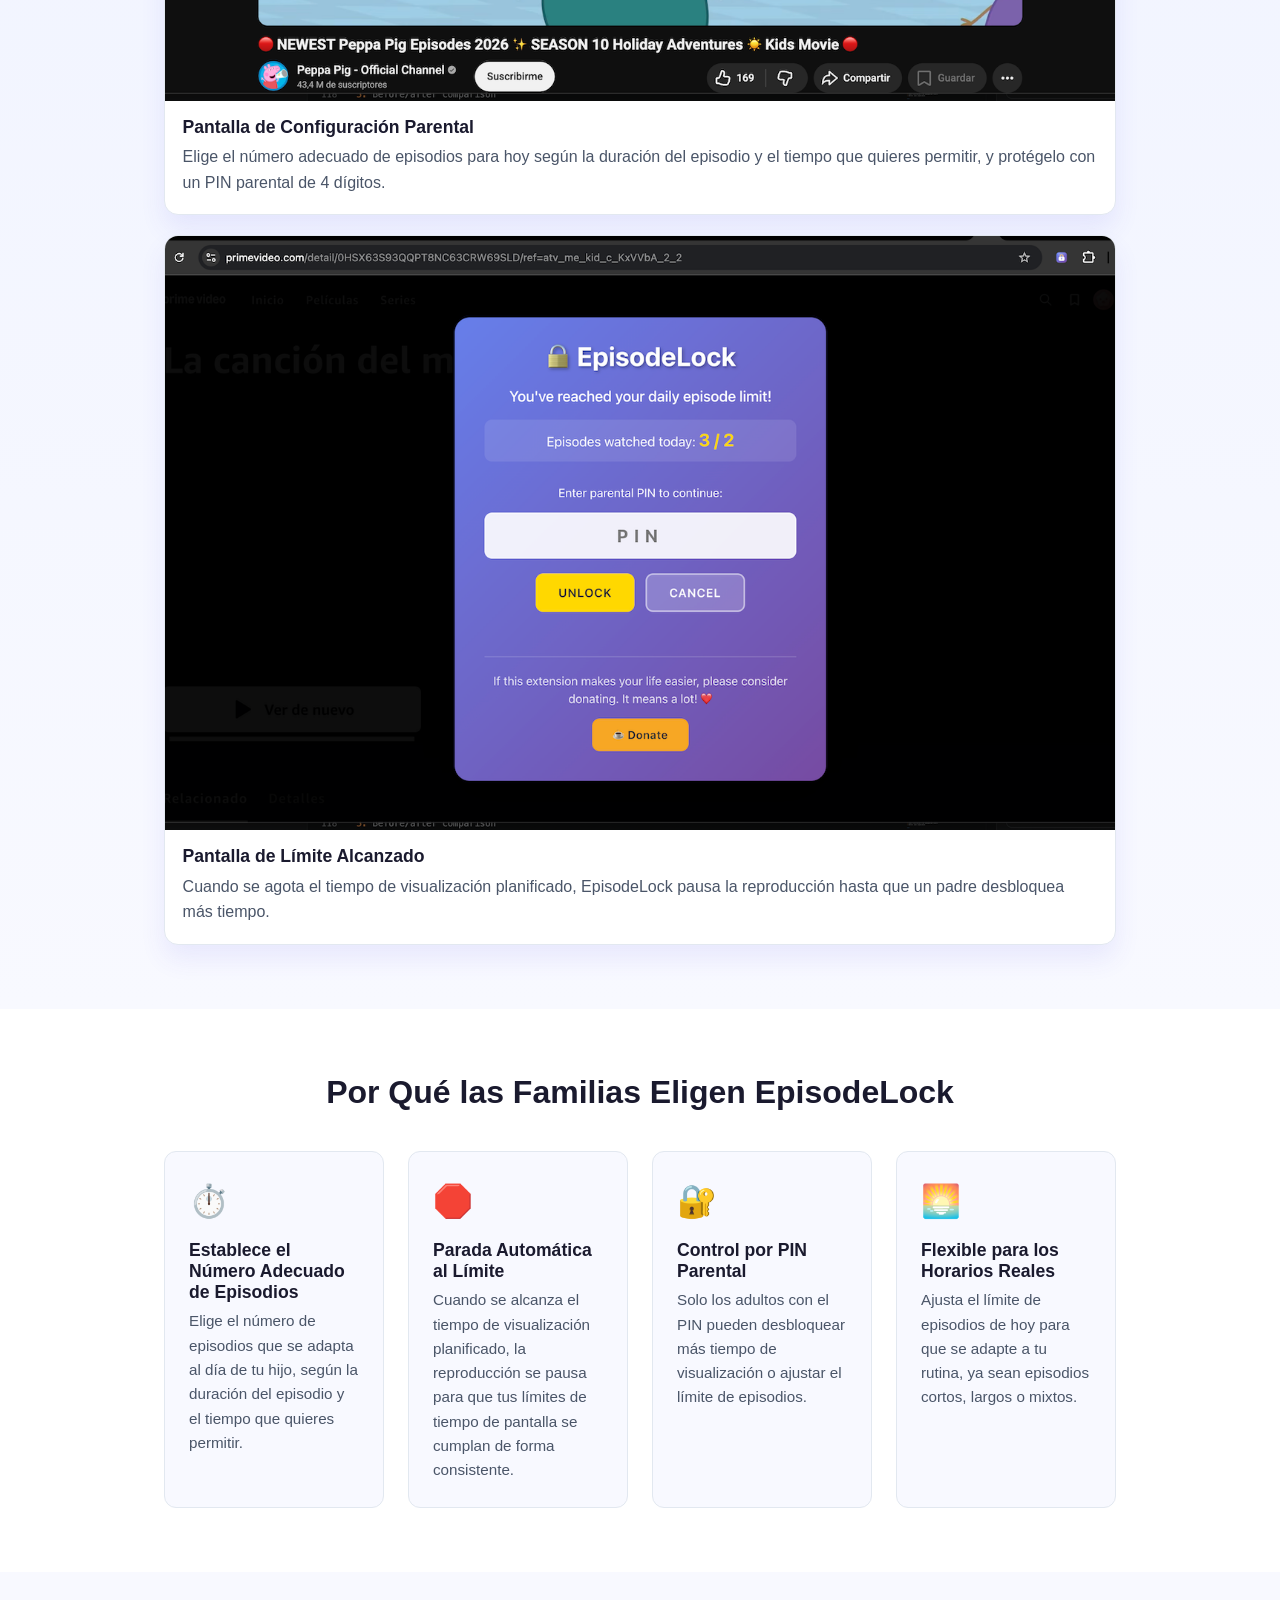
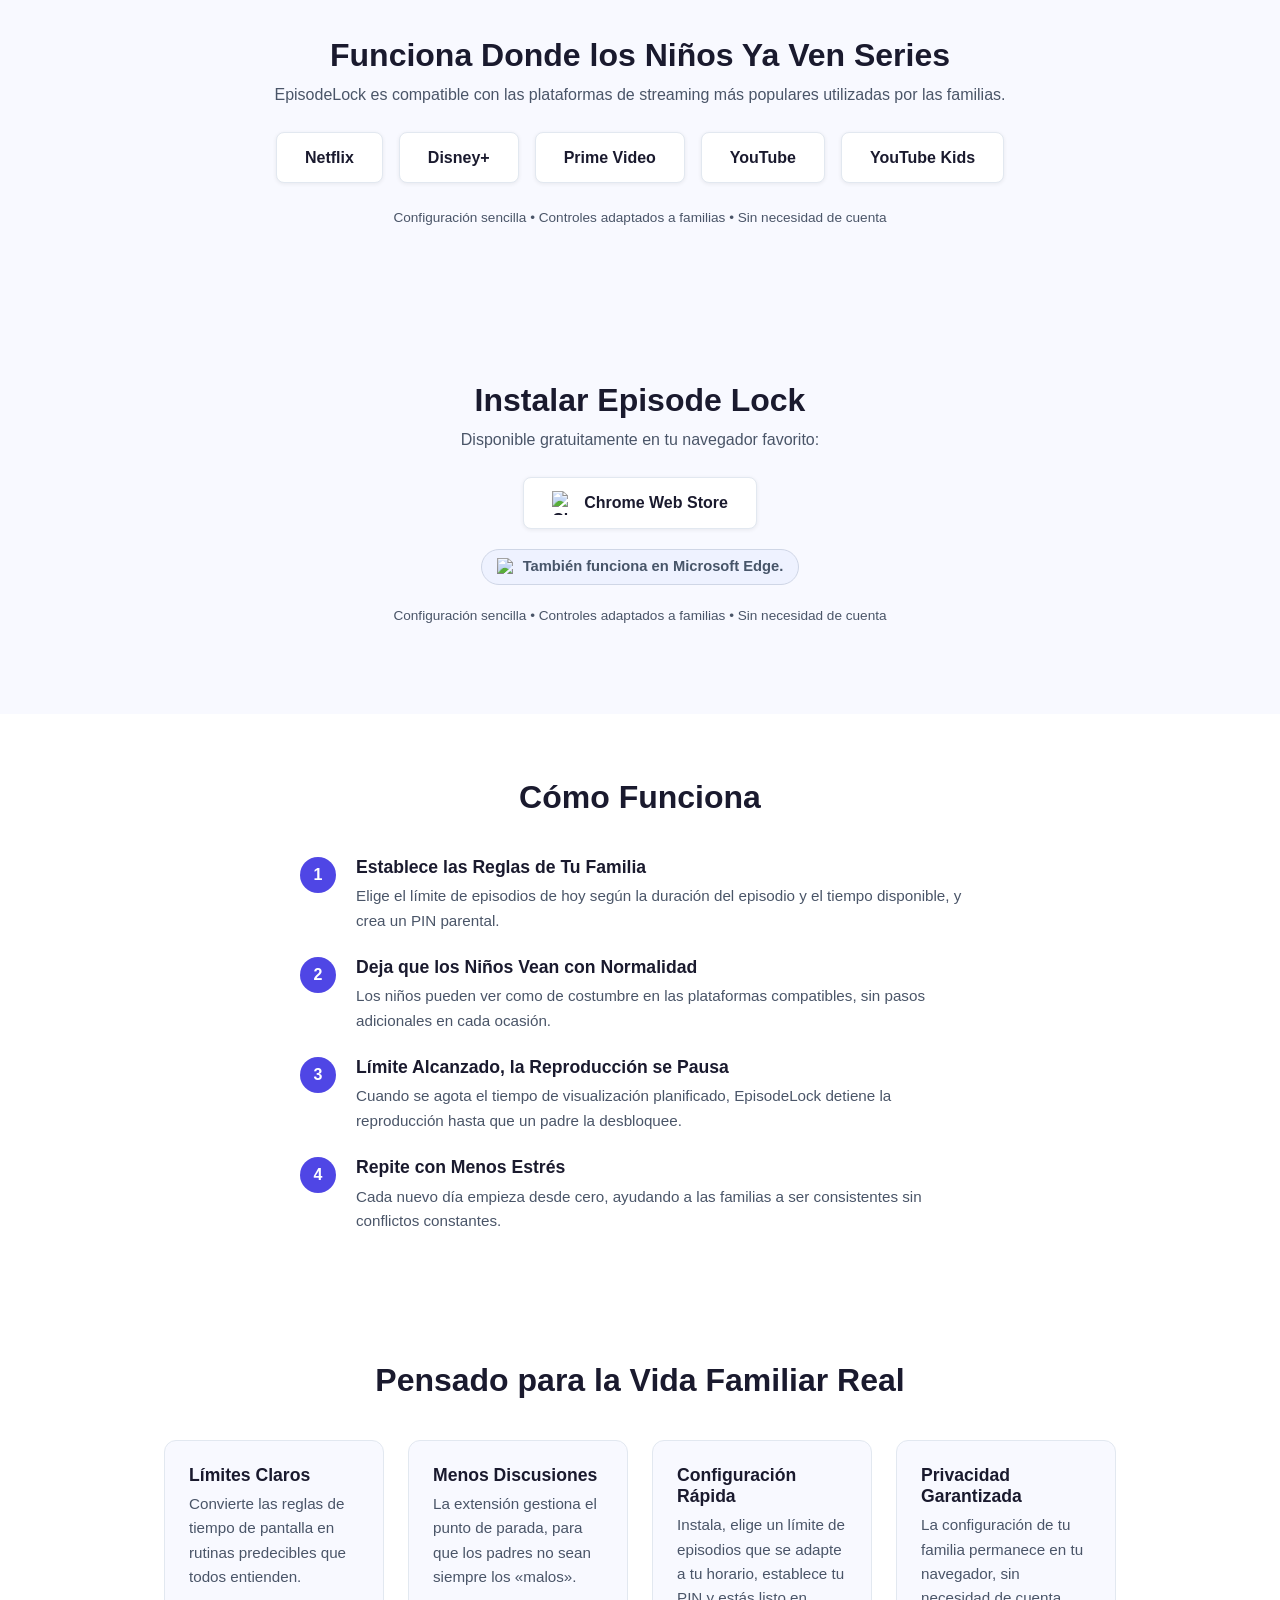
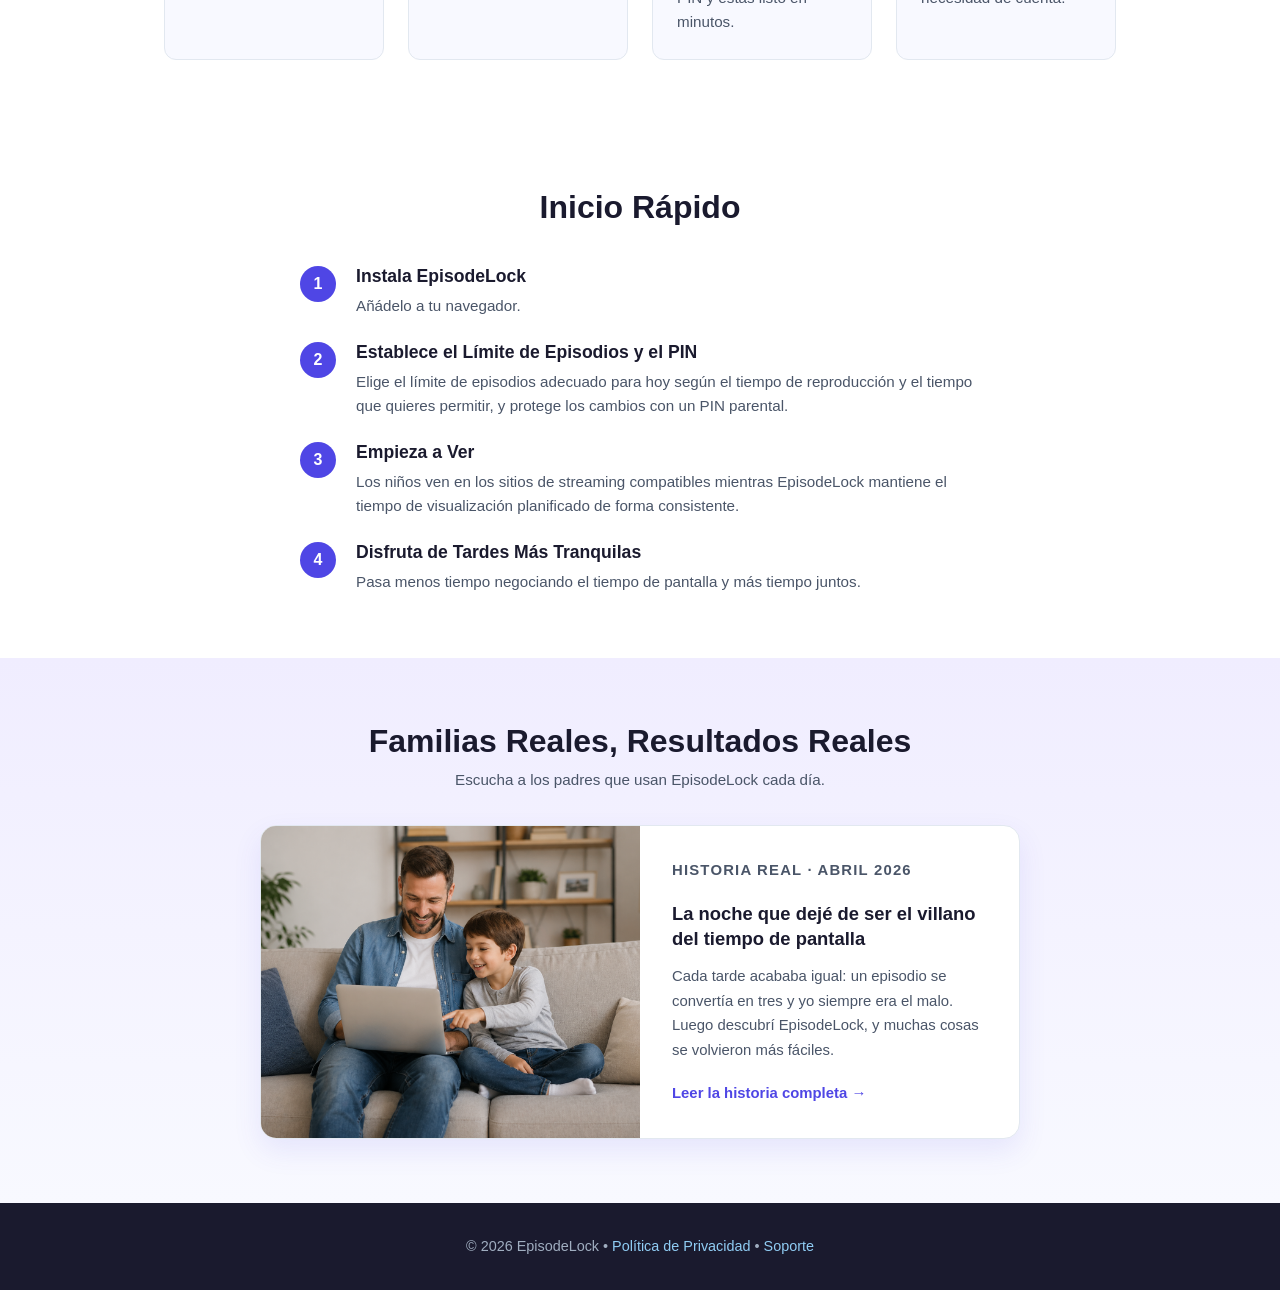
==== commit 5b98abae: "Switch story narrator to father and update assets Change the featured story from a mother to a fathe" ====
--- a/es/index.html
+++ b/es/index.html
@@ -265,8 +265,8 @@
           </div>
           <div class="story-card-body">
             <p class="story-card-label">Historia Real · Abril 2026</p>
-            <h3>La noche que dejé de ser la villana del tiempo de pantalla</h3>
-            <p>Cada tarde acababa igual: un episodio se convertía en tres y yo siempre era la mala. Luego descubrí EpisodeLock, y muchas cosas se volvieron más fáciles.</p>
+            <h3>La noche que dejé de ser el villano del tiempo de pantalla</h3>
+            <p>Cada tarde acababa igual: un episodio se convertía en tres y yo siempre era el malo. Luego descubrí EpisodeLock, y muchas cosas se volvieron más fáciles.</p>
             <a href="story.html" class="story-read-more">Leer la historia completa →</a>
           </div>
         </div>
